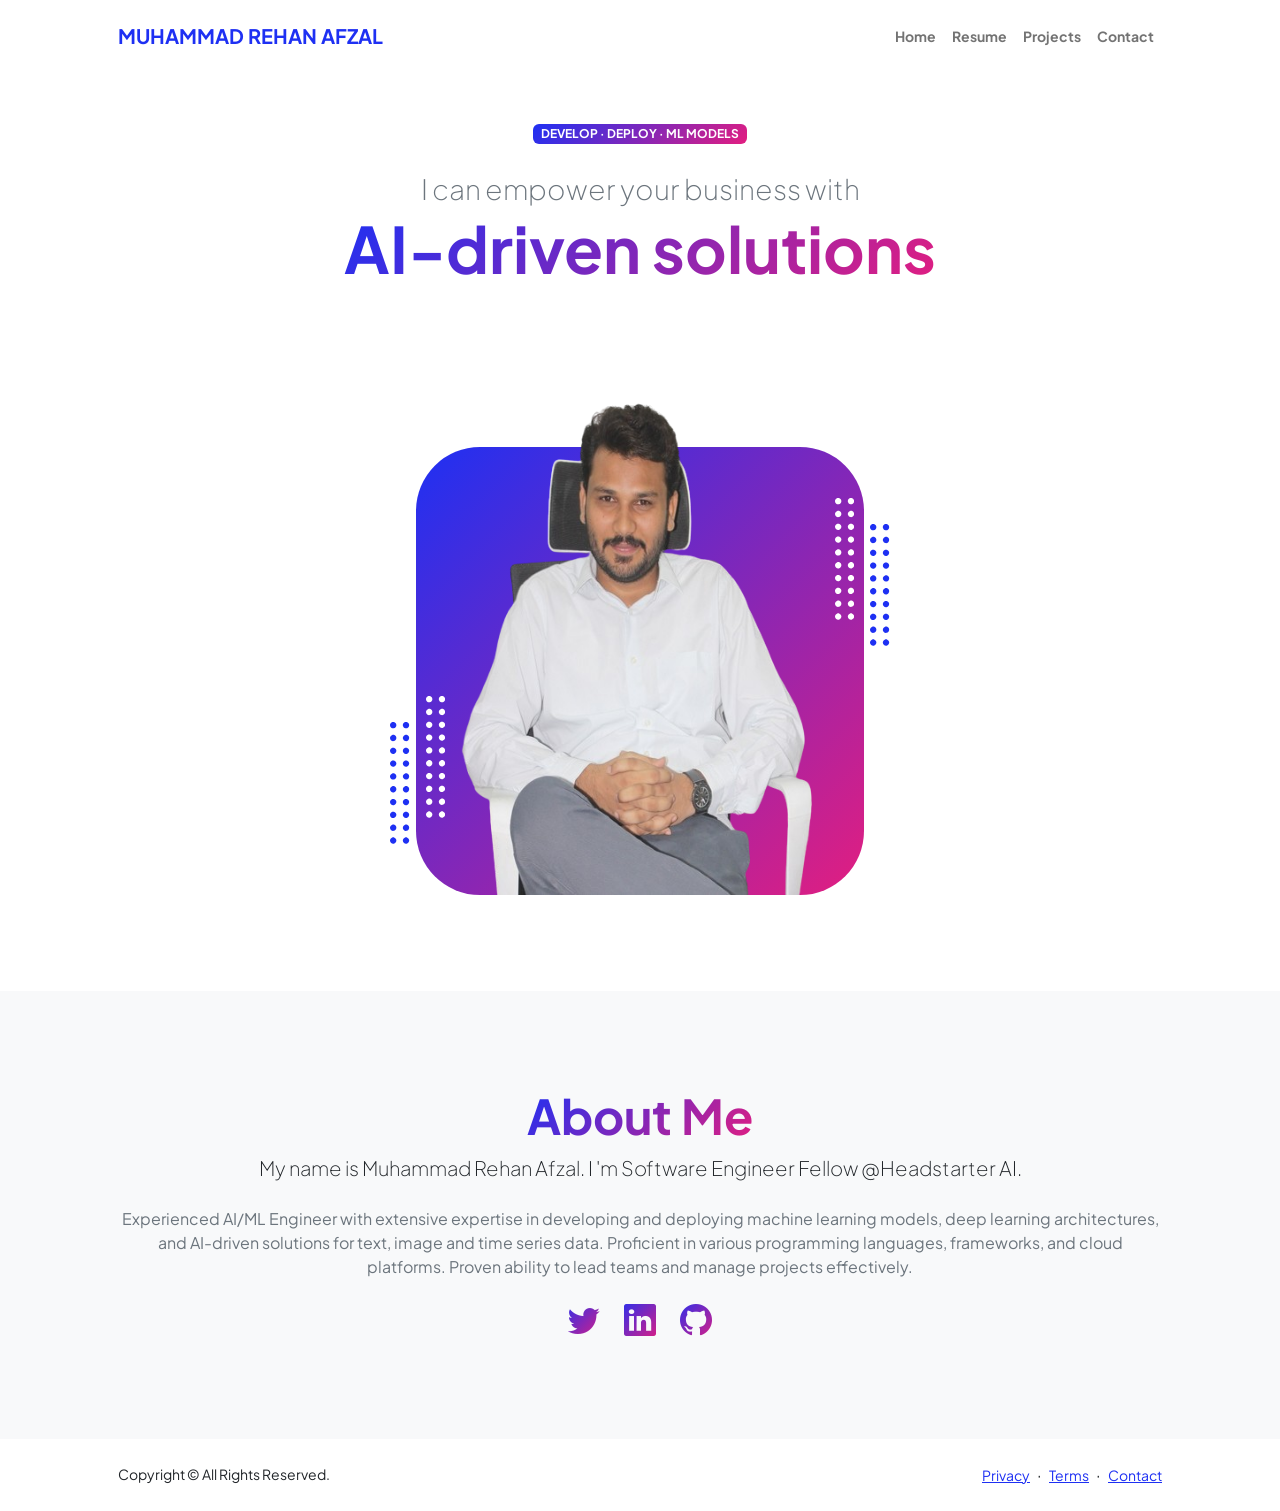
==== index.html @ b2ab933a "Add files via upload" ====
<!DOCTYPE html>
<html lang="en">

<head>
    <meta charset="utf-8" />
    <meta name="viewport" content="width=device-width, initial-scale=1, shrink-to-fit=no" />
    <meta name="description" content="" />
    <meta name="author" content="" />
    <title>Personal - Muhammad Rehan Afzal</title>
    <!-- Favicon-->
    <link rel="icon" type="image/x-icon" href="assets/favicon.ico" />
    <!-- Custom Google font-->
    <link rel="preconnect" href="https://fonts.googleapis.com" />
    <link rel="preconnect" href="https://fonts.gstatic.com" crossorigin />
    <link
        href="https://fonts.googleapis.com/css2?family=Plus+Jakarta+Sans:wght@100;200;300;400;500;600;700;800;900&amp;display=swap"
        rel="stylesheet" />
    <!-- Bootstrap icons-->
    <link href="https://cdn.jsdelivr.net/npm/bootstrap-icons@1.8.1/font/bootstrap-icons.css" rel="stylesheet" />
    <!-- Core theme CSS (includes Bootstrap)-->
    <link href="css/styles.css" rel="stylesheet" />
</head>

<body class="d-flex flex-column h-100">
    <main class="flex-shrink-0">
        <!-- Navigation-->
        <nav class="navbar navbar-expand-lg navbar-light bg-white py-3">
            <div class="container px-5">
                <a class="navbar-brand" href="index.html"><span class="fw-bolder text-primary">MUHAMMAD REHAN
                        AFZAL</span></a>
                <button class="navbar-toggler" type="button" data-bs-toggle="collapse"
                    data-bs-target="#navbarSupportedContent" aria-controls="navbarSupportedContent"
                    aria-expanded="false" aria-label="Toggle navigation"><span
                        class="navbar-toggler-icon"></span></button>
                <div class="collapse navbar-collapse" id="navbarSupportedContent">
                    <ul class="navbar-nav ms-auto mb-2 mb-lg-0 small fw-bolder">
                        <li class="nav-item"><a class="nav-link" href="index.html">Home</a></li>
                        <li class="nav-item"><a class="nav-link" href="resume.html">Resume</a></li>
                        <li class="nav-item"><a class="nav-link" href="projects.html">Projects</a></li>
                        <li class="nav-item"><a class="nav-link" href="contact.html">Contact</a></li>
                    </ul>
                </div>
            </div>
        </nav>
        <!-- Header-->
        <header class="py-5">
            <div class="container px-5 pb-5">
                <div class="row gx-5 align-items-center">
                    <div class="col-xxl-5">
                        <!-- Header text content-->
                        <div class="text-center text-xxl-start">
                            <div class="badge bg-gradient-primary-to-secondary text-white mb-4">
                                <div class="text-uppercase">Develop &middot; Deploy &middot; ML Models</div>
                            </div>
                            <div class="fs-3 fw-light text-muted">I can empower your business with</div>
                            <!-- <h1 class="display-3 fw-bolder mb-5"><span class="text-gradient d-inline">Get online and
                                    grow fast</span></h1> -->
                            <h1 class="display-3 fw-bolder mb-5"><span class="text-gradient d-inline">
                                    AI-driven solutions</span></h1>

                            <!-- AI-driven solutions -->
                            <!-- <div class="d-grid gap-3 d-sm-flex justify-content-sm-center justify-content-xxl-start mb-3">
                                    <a class="btn btn-primary btn-lg px-5 py-3 me-sm-3 fs-6 fw-bolder" href="resume.html">Resume</a>
                                    <a class="btn btn-outline-dark btn-lg px-5 py-3 fs-6 fw-bolder" href="projects.html">Projects</a>
                                </div> -->
                        </div>
                    </div>
                    <div class="col-xxl-7">
                        <!-- Header profile picture-->
                        <div class="d-flex justify-content-center mt-5 mt-xxl-0">
                            <div class="profile bg-gradient-primary-to-secondary">
                                <!-- TIP: For best results, use a photo with a transparent background like the demo example below-->
                                <!-- Watch a tutorial on how to do this on YouTube (link)-->
                                <img class="profile-img" src="assets/profile.png" alt="..." />
                                <!-- <img class="profile-img" src="assets/profile.jpg" alt="..." /> -->
                                <div class="dots-1">
                                    <!-- SVG Dots-->
                                    <svg version="1.1" xmlns="http://www.w3.org/2000/svg"
                                        xmlns:xlink="http://www.w3.org/1999/xlink" x="0px" y="0px"
                                        viewBox="0 0 191.6 1215.4" style="enable-background: new 0 0 191.6 1215.4"
                                        xml:space="preserve">
                                        <g transform="translate(0.000000,1280.000000) scale(0.100000,-0.100000)">
                                            <path
                                                d="M227.7,12788.6c-105-35-200-141-222-248c-43-206,163-412,369-369c155,32,275,190,260,339c-11,105-90,213-190,262        C383.7,12801.6,289.7,12808.6,227.7,12788.6z">
                                            </path>
                                            <path
                                                d="M1507.7,12788.6c-151-50-253-216-222-362c25-119,136-230,254-255c194-41,395,142,375,339c-11,105-90,213-190,262        C1663.7,12801.6,1569.7,12808.6,1507.7,12788.6z">
                                            </path>
                                            <path
                                                d="M227.7,11508.6c-105-35-200-141-222-248c-43-206,163-412,369-369c155,32,275,190,260,339c-11,105-90,213-190,262        C383.7,11521.6,289.7,11528.6,227.7,11508.6z">
                                            </path>
                                            <path
                                                d="M1507.7,11508.6c-151-50-253-216-222-362c25-119,136-230,254-255c194-41,395,142,375,339c-11,105-90,213-190,262        C1663.7,11521.6,1569.7,11528.6,1507.7,11508.6z">
                                            </path>
                                            <path
                                                d="M227.7,10228.6c-105-35-200-141-222-248c-43-206,163-412,369-369c155,32,275,190,260,339c-11,105-90,213-190,262        C383.7,10241.6,289.7,10248.6,227.7,10228.6z">
                                            </path>
                                            <path
                                                d="M1507.7,10228.6c-105-35-200-141-222-248c-43-206,163-412,369-369c155,32,275,190,260,339c-11,105-90,213-190,262        C1663.7,10241.6,1569.7,10248.6,1507.7,10228.6z">
                                            </path>
                                            <path
                                                d="M227.7,8948.6c-105-35-200-141-222-248c-43-206,163-412,369-369c155,32,275,190,260,339c-11,105-90,213-190,262        C383.7,8961.6,289.7,8968.6,227.7,8948.6z">
                                            </path>
                                            <path
                                                d="M1507.7,8948.6c-105-35-200-141-222-248c-43-206,163-412,369-369c155,32,275,190,260,339c-11,105-90,213-190,262        C1663.7,8961.6,1569.7,8968.6,1507.7,8948.6z">
                                            </path>
                                            <path
                                                d="M227.7,7668.6c-105-35-200-141-222-248c-43-206,163-412,369-369c155,32,275,190,260,339c-11,105-90,213-190,262        C383.7,7681.6,289.7,7688.6,227.7,7668.6z">
                                            </path>
                                            <path
                                                d="M1507.7,7668.6c-105-35-200-141-222-248c-43-206,163-412,369-369c155,32,275,190,260,339c-11,105-90,213-190,262        C1663.7,7681.6,1569.7,7688.6,1507.7,7668.6z">
                                            </path>
                                            <path
                                                d="M227.7,6388.6c-105-35-200-141-222-248c-43-206,163-412,369-369c155,32,275,190,260,339c-11,105-90,213-190,262        C383.7,6401.6,289.7,6408.6,227.7,6388.6z">
                                            </path>
                                            <path
                                                d="M1507.7,6388.6c-105-35-200-141-222-248c-43-206,163-412,369-369c155,32,275,190,260,339c-11,105-90,213-190,262        C1663.7,6401.6,1569.7,6408.6,1507.7,6388.6z">
                                            </path>
                                            <path
                                                d="M227.7,5108.6c-105-35-200-141-222-248c-43-206,163-412,369-369c155,32,275,190,260,339c-11,105-90,213-190,262        C383.7,5121.6,289.7,5128.6,227.7,5108.6z">
                                            </path>
                                            <path
                                                d="M1507.7,5108.6c-105-35-200-141-222-248c-43-206,163-412,369-369c155,32,275,190,260,339c-11,105-90,213-190,262        C1663.7,5121.6,1569.7,5128.6,1507.7,5108.6z">
                                            </path>
                                            <path
                                                d="M227.7,3828.6c-105-35-200-141-222-248c-43-206,163-412,369-369c155,32,275,190,260,339c-11,105-90,213-190,262        C383.7,3841.6,289.7,3848.6,227.7,3828.6z">
                                            </path>
                                            <path
                                                d="M1507.7,3828.6c-105-35-200-141-222-248c-43-206,163-412,369-369c155,32,275,190,260,339c-11,105-90,213-190,262        C1663.7,3841.6,1569.7,3848.6,1507.7,3828.6z">
                                            </path>
                                            <path
                                                d="M227.7,2548.6c-105-35-200-141-222-248c-43-206,163-412,369-369c155,32,275,190,260,339c-11,105-90,213-190,262        C383.7,2561.6,289.7,2568.6,227.7,2548.6z">
                                            </path>
                                            <path
                                                d="M1507.7,2548.6c-105-35-200-141-222-248c-43-206,163-412,369-369c155,32,275,190,260,339c-11,105-90,213-190,262        C1663.7,2561.6,1569.7,2568.6,1507.7,2548.6z">
                                            </path>
                                            <path
                                                d="M227.7,1268.6c-105-35-200-141-222-248c-43-206,163-412,369-369c155,32,275,190,260,339c-11,105-90,213-190,262        C383.7,1281.6,289.7,1288.6,227.7,1268.6z">
                                            </path>
                                            <path
                                                d="M1507.7,1268.6c-105-35-200-141-222-248c-43-206,163-412,369-369c155,32,275,190,260,339c-11,105-90,213-190,262        C1663.7,1281.6,1569.7,1288.6,1507.7,1268.6z">
                                            </path>
                                        </g>
                                    </svg>
                                    <!-- END of SVG dots-->
                                </div>
                                <div class="dots-2">
                                    <!-- SVG Dots-->
                                    <svg version="1.1" xmlns="http://www.w3.org/2000/svg"
                                        xmlns:xlink="http://www.w3.org/1999/xlink" x="0px" y="0px"
                                        viewBox="0 0 191.6 1215.4" style="enable-background: new 0 0 191.6 1215.4"
                                        xml:space="preserve">
                                        <g transform="translate(0.000000,1280.000000) scale(0.100000,-0.100000)">
                                            <path
                                                d="M227.7,12788.6c-105-35-200-141-222-248c-43-206,163-412,369-369c155,32,275,190,260,339c-11,105-90,213-190,262        C383.7,12801.6,289.7,12808.6,227.7,12788.6z">
                                            </path>
                                            <path
                                                d="M1507.7,12788.6c-151-50-253-216-222-362c25-119,136-230,254-255c194-41,395,142,375,339c-11,105-90,213-190,262        C1663.7,12801.6,1569.7,12808.6,1507.7,12788.6z">
                                            </path>
                                            <path
                                                d="M227.7,11508.6c-105-35-200-141-222-248c-43-206,163-412,369-369c155,32,275,190,260,339c-11,105-90,213-190,262        C383.7,11521.6,289.7,11528.6,227.7,11508.6z">
                                            </path>
                                            <path
                                                d="M1507.7,11508.6c-151-50-253-216-222-362c25-119,136-230,254-255c194-41,395,142,375,339c-11,105-90,213-190,262        C1663.7,11521.6,1569.7,11528.6,1507.7,11508.6z">
                                            </path>
                                            <path
                                                d="M227.7,10228.6c-105-35-200-141-222-248c-43-206,163-412,369-369c155,32,275,190,260,339c-11,105-90,213-190,262        C383.7,10241.6,289.7,10248.6,227.7,10228.6z">
                                            </path>
                                            <path
                                                d="M1507.7,10228.6c-105-35-200-141-222-248c-43-206,163-412,369-369c155,32,275,190,260,339c-11,105-90,213-190,262        C1663.7,10241.6,1569.7,10248.6,1507.7,10228.6z">
                                            </path>
                                            <path
                                                d="M227.7,8948.6c-105-35-200-141-222-248c-43-206,163-412,369-369c155,32,275,190,260,339c-11,105-90,213-190,262        C383.7,8961.6,289.7,8968.6,227.7,8948.6z">
                                            </path>
                                            <path
                                                d="M1507.7,8948.6c-105-35-200-141-222-248c-43-206,163-412,369-369c155,32,275,190,260,339c-11,105-90,213-190,262        C1663.7,8961.6,1569.7,8968.6,1507.7,8948.6z">
                                            </path>
                                            <path
                                                d="M227.7,7668.6c-105-35-200-141-222-248c-43-206,163-412,369-369c155,32,275,190,260,339c-11,105-90,213-190,262        C383.7,7681.6,289.7,7688.6,227.7,7668.6z">
                                            </path>
                                            <path
                                                d="M1507.7,7668.6c-105-35-200-141-222-248c-43-206,163-412,369-369c155,32,275,190,260,339c-11,105-90,213-190,262        C1663.7,7681.6,1569.7,7688.6,1507.7,7668.6z">
                                            </path>
                                            <path
                                                d="M227.7,6388.6c-105-35-200-141-222-248c-43-206,163-412,369-369c155,32,275,190,260,339c-11,105-90,213-190,262        C383.7,6401.6,289.7,6408.6,227.7,6388.6z">
                                            </path>
                                            <path
                                                d="M1507.7,6388.6c-105-35-200-141-222-248c-43-206,163-412,369-369c155,32,275,190,260,339c-11,105-90,213-190,262        C1663.7,6401.6,1569.7,6408.6,1507.7,6388.6z">
                                            </path>
                                            <path
                                                d="M227.7,5108.6c-105-35-200-141-222-248c-43-206,163-412,369-369c155,32,275,190,260,339c-11,105-90,213-190,262        C383.7,5121.6,289.7,5128.6,227.7,5108.6z">
                                            </path>
                                            <path
                                                d="M1507.7,5108.6c-105-35-200-141-222-248c-43-206,163-412,369-369c155,32,275,190,260,339c-11,105-90,213-190,262        C1663.7,5121.6,1569.7,5128.6,1507.7,5108.6z">
                                            </path>
                                            <path
                                                d="M227.7,3828.6c-105-35-200-141-222-248c-43-206,163-412,369-369c155,32,275,190,260,339c-11,105-90,213-190,262        C383.7,3841.6,289.7,3848.6,227.7,3828.6z">
                                            </path>
                                            <path
                                                d="M1507.7,3828.6c-105-35-200-141-222-248c-43-206,163-412,369-369c155,32,275,190,260,339c-11,105-90,213-190,262        C1663.7,3841.6,1569.7,3848.6,1507.7,3828.6z">
                                            </path>
                                            <path
                                                d="M227.7,2548.6c-105-35-200-141-222-248c-43-206,163-412,369-369c155,32,275,190,260,339c-11,105-90,213-190,262        C383.7,2561.6,289.7,2568.6,227.7,2548.6z">
                                            </path>
                                            <path
                                                d="M1507.7,2548.6c-105-35-200-141-222-248c-43-206,163-412,369-369c155,32,275,190,260,339c-11,105-90,213-190,262        C1663.7,2561.6,1569.7,2568.6,1507.7,2548.6z">
                                            </path>
                                            <path
                                                d="M227.7,1268.6c-105-35-200-141-222-248c-43-206,163-412,369-369c155,32,275,190,260,339c-11,105-90,213-190,262        C383.7,1281.6,289.7,1288.6,227.7,1268.6z">
                                            </path>
                                            <path
                                                d="M1507.7,1268.6c-105-35-200-141-222-248c-43-206,163-412,369-369c155,32,275,190,260,339c-11,105-90,213-190,262        C1663.7,1281.6,1569.7,1288.6,1507.7,1268.6z">
                                            </path>
                                        </g>
                                    </svg>
                                    <!-- END of SVG dots-->
                                </div>
                                <div class="dots-3">
                                    <!-- SVG Dots-->
                                    <svg version="1.1" xmlns="http://www.w3.org/2000/svg"
                                        xmlns:xlink="http://www.w3.org/1999/xlink" x="0px" y="0px"
                                        viewBox="0 0 191.6 1215.4" style="enable-background: new 0 0 191.6 1215.4"
                                        xml:space="preserve">
                                        <g transform="translate(0.000000,1280.000000) scale(0.100000,-0.100000)">
                                            <path
                                                d="M227.7,12788.6c-105-35-200-141-222-248c-43-206,163-412,369-369c155,32,275,190,260,339c-11,105-90,213-190,262        C383.7,12801.6,289.7,12808.6,227.7,12788.6z">
                                            </path>
                                            <path
                                                d="M1507.7,12788.6c-151-50-253-216-222-362c25-119,136-230,254-255c194-41,395,142,375,339c-11,105-90,213-190,262        C1663.7,12801.6,1569.7,12808.6,1507.7,12788.6z">
                                            </path>
                                            <path
                                                d="M227.7,11508.6c-105-35-200-141-222-248c-43-206,163-412,369-369c155,32,275,190,260,339c-11,105-90,213-190,262        C383.7,11521.6,289.7,11528.6,227.7,11508.6z">
                                            </path>
                                            <path
                                                d="M1507.7,11508.6c-151-50-253-216-222-362c25-119,136-230,254-255c194-41,395,142,375,339c-11,105-90,213-190,262        C1663.7,11521.6,1569.7,11528.6,1507.7,11508.6z">
                                            </path>
                                            <path
                                                d="M227.7,10228.6c-105-35-200-141-222-248c-43-206,163-412,369-369c155,32,275,190,260,339c-11,105-90,213-190,262        C383.7,10241.6,289.7,10248.6,227.7,10228.6z">
                                            </path>
                                            <path
                                                d="M1507.7,10228.6c-105-35-200-141-222-248c-43-206,163-412,369-369c155,32,275,190,260,339c-11,105-90,213-190,262        C1663.7,10241.6,1569.7,10248.6,1507.7,10228.6z">
                                            </path>
                                            <path
                                                d="M227.7,8948.6c-105-35-200-141-222-248c-43-206,163-412,369-369c155,32,275,190,260,339c-11,105-90,213-190,262        C383.7,8961.6,289.7,8968.6,227.7,8948.6z">
                                            </path>
                                            <path
                                                d="M1507.7,8948.6c-105-35-200-141-222-248c-43-206,163-412,369-369c155,32,275,190,260,339c-11,105-90,213-190,262        C1663.7,8961.6,1569.7,8968.6,1507.7,8948.6z">
                                            </path>
                                            <path
                                                d="M227.7,7668.6c-105-35-200-141-222-248c-43-206,163-412,369-369c155,32,275,190,260,339c-11,105-90,213-190,262        C383.7,7681.6,289.7,7688.6,227.7,7668.6z">
                                            </path>
                                            <path
                                                d="M1507.7,7668.6c-105-35-200-141-222-248c-43-206,163-412,369-369c155,32,275,190,260,339c-11,105-90,213-190,262        C1663.7,7681.6,1569.7,7688.6,1507.7,7668.6z">
                                            </path>
                                            <path
                                                d="M227.7,6388.6c-105-35-200-141-222-248c-43-206,163-412,369-369c155,32,275,190,260,339c-11,105-90,213-190,262        C383.7,6401.6,289.7,6408.6,227.7,6388.6z">
                                            </path>
                                            <path
                                                d="M1507.7,6388.6c-105-35-200-141-222-248c-43-206,163-412,369-369c155,32,275,190,260,339c-11,105-90,213-190,262        C1663.7,6401.6,1569.7,6408.6,1507.7,6388.6z">
                                            </path>
                                            <path
                                                d="M227.7,5108.6c-105-35-200-141-222-248c-43-206,163-412,369-369c155,32,275,190,260,339c-11,105-90,213-190,262        C383.7,5121.6,289.7,5128.6,227.7,5108.6z">
                                            </path>
                                            <path
                                                d="M1507.7,5108.6c-105-35-200-141-222-248c-43-206,163-412,369-369c155,32,275,190,260,339c-11,105-90,213-190,262        C1663.7,5121.6,1569.7,5128.6,1507.7,5108.6z">
                                            </path>
                                            <path
                                                d="M227.7,3828.6c-105-35-200-141-222-248c-43-206,163-412,369-369c155,32,275,190,260,339c-11,105-90,213-190,262        C383.7,3841.6,289.7,3848.6,227.7,3828.6z">
                                            </path>
                                            <path
                                                d="M1507.7,3828.6c-105-35-200-141-222-248c-43-206,163-412,369-369c155,32,275,190,260,339c-11,105-90,213-190,262        C1663.7,3841.6,1569.7,3848.6,1507.7,3828.6z">
                                            </path>
                                            <path
                                                d="M227.7,2548.6c-105-35-200-141-222-248c-43-206,163-412,369-369c155,32,275,190,260,339c-11,105-90,213-190,262        C383.7,2561.6,289.7,2568.6,227.7,2548.6z">
                                            </path>
                                            <path
                                                d="M1507.7,2548.6c-105-35-200-141-222-248c-43-206,163-412,369-369c155,32,275,190,260,339c-11,105-90,213-190,262        C1663.7,2561.6,1569.7,2568.6,1507.7,2548.6z">
                                            </path>
                                            <path
                                                d="M227.7,1268.6c-105-35-200-141-222-248c-43-206,163-412,369-369c155,32,275,190,260,339c-11,105-90,213-190,262        C383.7,1281.6,289.7,1288.6,227.7,1268.6z">
                                            </path>
                                            <path
                                                d="M1507.7,1268.6c-105-35-200-141-222-248c-43-206,163-412,369-369c155,32,275,190,260,339c-11,105-90,213-190,262        C1663.7,1281.6,1569.7,1288.6,1507.7,1268.6z">
                                            </path>
                                        </g>
                                    </svg>
                                    <!-- END of SVG dots-->
                                </div>
                                <div class="dots-4">
                                    <!-- SVG Dots-->
                                    <svg version="1.1" xmlns="http://www.w3.org/2000/svg"
                                        xmlns:xlink="http://www.w3.org/1999/xlink" x="0px" y="0px"
                                        viewBox="0 0 191.6 1215.4" style="enable-background: new 0 0 191.6 1215.4"
                                        xml:space="preserve">
                                        <g transform="translate(0.000000,1280.000000) scale(0.100000,-0.100000)">
                                            <path
                                                d="M227.7,12788.6c-105-35-200-141-222-248c-43-206,163-412,369-369c155,32,275,190,260,339c-11,105-90,213-190,262        C383.7,12801.6,289.7,12808.6,227.7,12788.6z">
                                            </path>
                                            <path
                                                d="M1507.7,12788.6c-151-50-253-216-222-362c25-119,136-230,254-255c194-41,395,142,375,339c-11,105-90,213-190,262        C1663.7,12801.6,1569.7,12808.6,1507.7,12788.6z">
                                            </path>
                                            <path
                                                d="M227.7,11508.6c-105-35-200-141-222-248c-43-206,163-412,369-369c155,32,275,190,260,339c-11,105-90,213-190,262        C383.7,11521.6,289.7,11528.6,227.7,11508.6z">
                                            </path>
                                            <path
                                                d="M1507.7,11508.6c-151-50-253-216-222-362c25-119,136-230,254-255c194-41,395,142,375,339c-11,105-90,213-190,262        C1663.7,11521.6,1569.7,11528.6,1507.7,11508.6z">
                                            </path>
                                            <path
                                                d="M227.7,10228.6c-105-35-200-141-222-248c-43-206,163-412,369-369c155,32,275,190,260,339c-11,105-90,213-190,262        C383.7,10241.6,289.7,10248.6,227.7,10228.6z">
                                            </path>
                                            <path
                                                d="M1507.7,10228.6c-105-35-200-141-222-248c-43-206,163-412,369-369c155,32,275,190,260,339c-11,105-90,213-190,262        C1663.7,10241.6,1569.7,10248.6,1507.7,10228.6z">
                                            </path>
                                            <path
                                                d="M227.7,8948.6c-105-35-200-141-222-248c-43-206,163-412,369-369c155,32,275,190,260,339c-11,105-90,213-190,262        C383.7,8961.6,289.7,8968.6,227.7,8948.6z">
                                            </path>
                                            <path
                                                d="M1507.7,8948.6c-105-35-200-141-222-248c-43-206,163-412,369-369c155,32,275,190,260,339c-11,105-90,213-190,262        C1663.7,8961.6,1569.7,8968.6,1507.7,8948.6z">
                                            </path>
                                            <path
                                                d="M227.7,7668.6c-105-35-200-141-222-248c-43-206,163-412,369-369c155,32,275,190,260,339c-11,105-90,213-190,262        C383.7,7681.6,289.7,7688.6,227.7,7668.6z">
                                            </path>
                                            <path
                                                d="M1507.7,7668.6c-105-35-200-141-222-248c-43-206,163-412,369-369c155,32,275,190,260,339c-11,105-90,213-190,262        C1663.7,7681.6,1569.7,7688.6,1507.7,7668.6z">
                                            </path>
                                            <path
                                                d="M227.7,6388.6c-105-35-200-141-222-248c-43-206,163-412,369-369c155,32,275,190,260,339c-11,105-90,213-190,262        C383.7,6401.6,289.7,6408.6,227.7,6388.6z">
                                            </path>
                                            <path
                                                d="M1507.7,6388.6c-105-35-200-141-222-248c-43-206,163-412,369-369c155,32,275,190,260,339c-11,105-90,213-190,262        C1663.7,6401.6,1569.7,6408.6,1507.7,6388.6z">
                                            </path>
                                            <path
                                                d="M227.7,5108.6c-105-35-200-141-222-248c-43-206,163-412,369-369c155,32,275,190,260,339c-11,105-90,213-190,262        C383.7,5121.6,289.7,5128.6,227.7,5108.6z">
                                            </path>
                                            <path
                                                d="M1507.7,5108.6c-105-35-200-141-222-248c-43-206,163-412,369-369c155,32,275,190,260,339c-11,105-90,213-190,262        C1663.7,5121.6,1569.7,5128.6,1507.7,5108.6z">
                                            </path>
                                            <path
                                                d="M227.7,3828.6c-105-35-200-141-222-248c-43-206,163-412,369-369c155,32,275,190,260,339c-11,105-90,213-190,262        C383.7,3841.6,289.7,3848.6,227.7,3828.6z">
                                            </path>
                                            <path
                                                d="M1507.7,3828.6c-105-35-200-141-222-248c-43-206,163-412,369-369c155,32,275,190,260,339c-11,105-90,213-190,262        C1663.7,3841.6,1569.7,3848.6,1507.7,3828.6z">
                                            </path>
                                            <path
                                                d="M227.7,2548.6c-105-35-200-141-222-248c-43-206,163-412,369-369c155,32,275,190,260,339c-11,105-90,213-190,262        C383.7,2561.6,289.7,2568.6,227.7,2548.6z">
                                            </path>
                                            <path
                                                d="M1507.7,2548.6c-105-35-200-141-222-248c-43-206,163-412,369-369c155,32,275,190,260,339c-11,105-90,213-190,262        C1663.7,2561.6,1569.7,2568.6,1507.7,2548.6z">
                                            </path>
                                            <path
                                                d="M227.7,1268.6c-105-35-200-141-222-248c-43-206,163-412,369-369c155,32,275,190,260,339c-11,105-90,213-190,262        C383.7,1281.6,289.7,1288.6,227.7,1268.6z">
                                            </path>
                                            <path
                                                d="M1507.7,1268.6c-105-35-200-141-222-248c-43-206,163-412,369-369c155,32,275,190,260,339c-11,105-90,213-190,262        C1663.7,1281.6,1569.7,1288.6,1507.7,1268.6z">
                                            </path>
                                        </g>
                                    </svg>
                                    <!-- END of SVG dots-->
                                </div>
                            </div>
                        </div>
                    </div>
                </div>
            </div>
        </header>
        <!-- About Section-->
        <section class="bg-light py-5">
            <div class="container px-5">
                <div class="row gx-5 justify-content-center">
                    <div class="col-xxl-8">
                        <div class="text-center my-5">
                            <h2 class="display-5 fw-bolder"><span class="text-gradient d-inline">About Me</span></h2>
                            <p class="lead fw-light mb-4">My name is Muhammad Rehan Afzal. I 'm Software Engineer Fellow
                                @Headstarter AI.</p>
                            <p class="text-muted">Experienced AI/ML Engineer with extensive expertise in developing and
                                deploying machine learning models, deep learning
                                architectures, and AI-driven solutions for text, image and time series data. Proficient
                                in various programming
                                languages, frameworks, and cloud platforms. Proven ability to lead teams and manage
                                projects effectively.</p>
                            <div class="d-flex justify-content-center fs-2 gap-4">
                                <!-- <a class="text-gradient" href="#!"><i class="bi bi-twitter"></i></a> -->
                                <a class="text-gradient" href="#!"><i class="bi bi-twitter"></i></a>
                                <a class="text-gradient" href="https://www.linkedin.com/in/rehanafzal1987"><i
                                        class="bi bi-linkedin"></i></a>
                                <a class="text-gradient" href="https://github.com/RehanAfzalkhan"><i
                                        class="bi bi-github"></i></a>
                            </div>
                        </div>
                    </div>
                </div>
            </div>
        </section>
    </main>
    <!-- Footer-->
    <footer class="bg-white py-4 mt-auto">
        <div class="container px-5">
            <div class="row align-items-center justify-content-between flex-column flex-sm-row">
                <div class="col-auto">
                    <div class="small m-0">Copyright &copy; All Rights Reserved.</div>
                </div>
                <div class="col-auto">
                    <a class="small" href="#!">Privacy</a>
                    <span class="mx-1">&middot;</span>
                    <a class="small" href="#!">Terms</a>
                    <span class="mx-1">&middot;</span>
                    <a class="small" href="#!">Contact</a>
                </div>
            </div>
        </div>
    </footer>
    <!-- Bootstrap core JS-->
    <script src="https://cdn.jsdelivr.net/npm/bootstrap@5.2.3/dist/js/bootstrap.bundle.min.js"></script>
    <!-- Core theme JS-->
    <script src="js/scripts.js"></script>
</body>

</html>
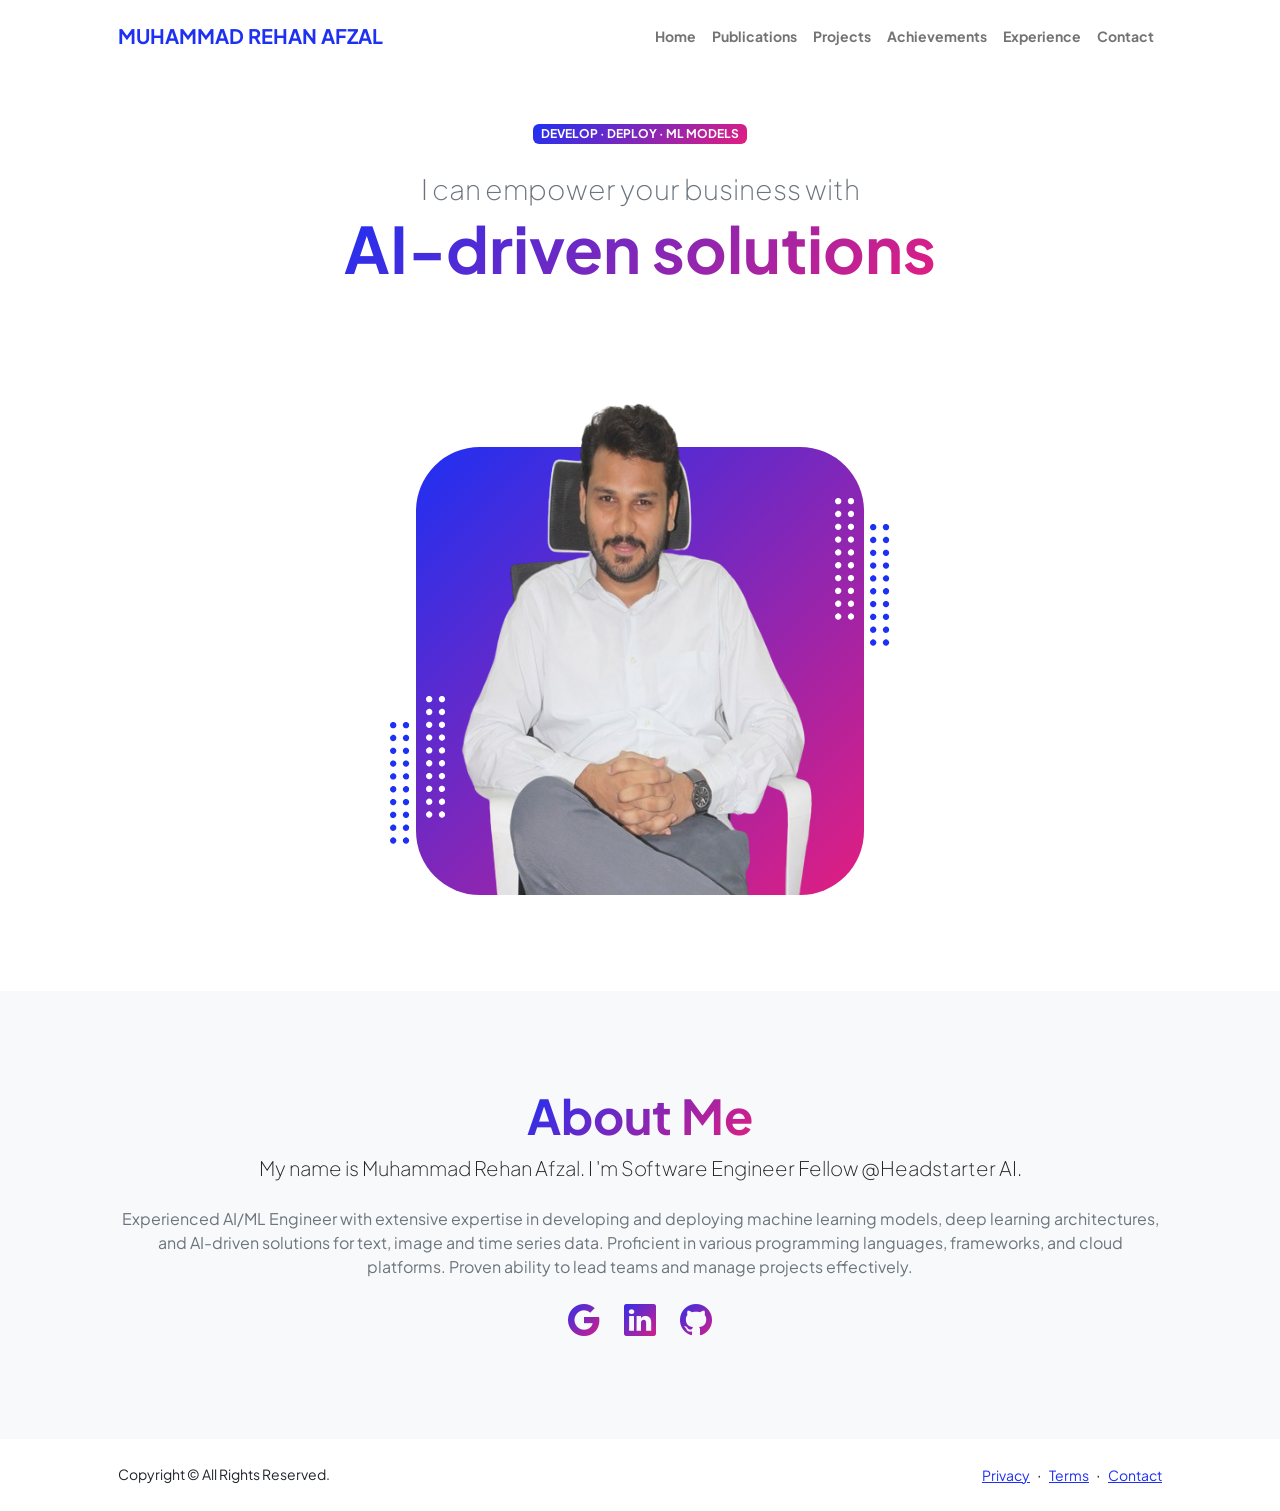
==== commit 9388d444: "updates" ====
--- a/index.html
+++ b/index.html
@@ -35,8 +35,10 @@
                 <div class="collapse navbar-collapse" id="navbarSupportedContent">
                     <ul class="navbar-nav ms-auto mb-2 mb-lg-0 small fw-bolder">
                         <li class="nav-item"><a class="nav-link" href="index.html">Home</a></li>
-                        <li class="nav-item"><a class="nav-link" href="resume.html">Resume</a></li>
+                        <li class="nav-item"><a class="nav-link" href="publications.html">Publications</a></li>
                         <li class="nav-item"><a class="nav-link" href="projects.html">Projects</a></li>
+                        <li class="nav-item"><a class="nav-link" href="achievements.html">Achievements</a></li>
+                        <li class="nav-item"><a class="nav-link" href="resume.html">Experience</a></li>
                         <li class="nav-item"><a class="nav-link" href="contact.html">Contact</a></li>
                     </ul>
                 </div>
@@ -380,10 +382,10 @@
                                 projects effectively.</p>
                             <div class="d-flex justify-content-center fs-2 gap-4">
                                 <!-- <a class="text-gradient" href="#!"><i class="bi bi-twitter"></i></a> -->
-                                <a class="text-gradient" href="#!"><i class="bi bi-twitter"></i></a>
-                                <a class="text-gradient" href="https://www.linkedin.com/in/rehanafzal1987"><i
+                                <a class="text-gradient" href="https://scholar.google.com/citations?user=cAZBO5oAAAAJ&hl=en" target="_blank" title="Google scholar"><i class="bi bi-google"></i></a>
+                                <a class="text-gradient" href="https://www.linkedin.com/in/rehanafzal1987" title="Linked" target="_blank"><i
                                         class="bi bi-linkedin"></i></a>
-                                <a class="text-gradient" href="https://github.com/RehanAfzalkhan"><i
+                                <a class="text-gradient" href="https://github.com/RehanAfzalkhan" title="github" target="_blank"><i
                                         class="bi bi-github"></i></a>
                             </div>
                         </div>
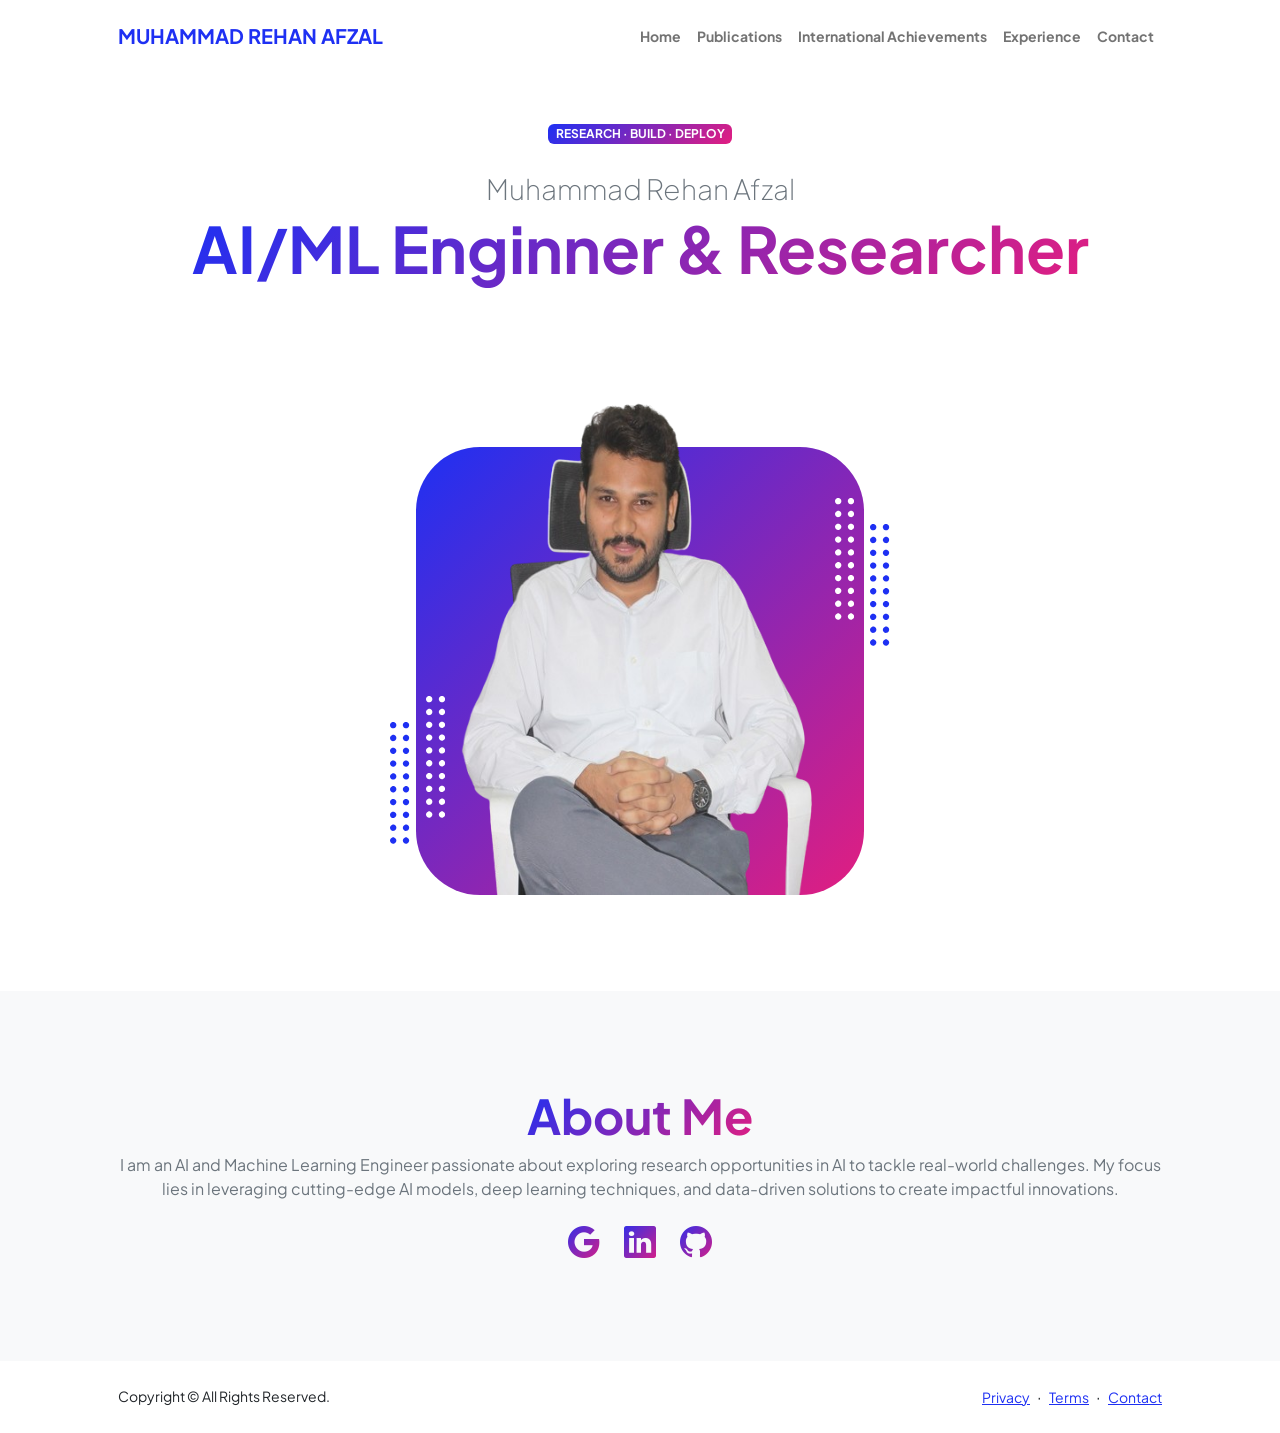
==== commit 0de415d3: "updated pages" ====
--- a/index.html
+++ b/index.html
@@ -36,8 +36,8 @@
                     <ul class="navbar-nav ms-auto mb-2 mb-lg-0 small fw-bolder">
                         <li class="nav-item"><a class="nav-link" href="index.html">Home</a></li>
                         <li class="nav-item"><a class="nav-link" href="publications.html">Publications</a></li>
-                        <li class="nav-item"><a class="nav-link" href="projects.html">Projects</a></li>
-                        <li class="nav-item"><a class="nav-link" href="achievements.html">Achievements</a></li>
+                        <li class="nav-item"><a class="nav-link" href="projects.html">International Achievements</a></li>
+                        <!-- <li class="nav-item"><a class="nav-link" href="achievements.html">Achievements</a></li> -->
                         <li class="nav-item"><a class="nav-link" href="resume.html">Experience</a></li>
                         <li class="nav-item"><a class="nav-link" href="contact.html">Contact</a></li>
                     </ul>
@@ -52,13 +52,13 @@
                         <!-- Header text content-->
                         <div class="text-center text-xxl-start">
                             <div class="badge bg-gradient-primary-to-secondary text-white mb-4">
-                                <div class="text-uppercase">Develop &middot; Deploy &middot; ML Models</div>
+                                <div class="text-uppercase">Research &middot; Build &middot; Deploy</div>
                             </div>
-                            <div class="fs-3 fw-light text-muted">I can empower your business with</div>
+                            <div class="fs-3 fw-light text-muted">Muhammad Rehan Afzal</div>
                             <!-- <h1 class="display-3 fw-bolder mb-5"><span class="text-gradient d-inline">Get online and
                                     grow fast</span></h1> -->
                             <h1 class="display-3 fw-bolder mb-5"><span class="text-gradient d-inline">
-                                    AI-driven solutions</span></h1>
+                                    AI/ML Enginner & Researcher</span></h1>
 
                             <!-- AI-driven solutions -->
                             <!-- <div class="d-grid gap-3 d-sm-flex justify-content-sm-center justify-content-xxl-start mb-3">
@@ -372,14 +372,10 @@
                     <div class="col-xxl-8">
                         <div class="text-center my-5">
                             <h2 class="display-5 fw-bolder"><span class="text-gradient d-inline">About Me</span></h2>
-                            <p class="lead fw-light mb-4">My name is Muhammad Rehan Afzal. I 'm Software Engineer Fellow
-                                @Headstarter AI.</p>
-                            <p class="text-muted">Experienced AI/ML Engineer with extensive expertise in developing and
-                                deploying machine learning models, deep learning
-                                architectures, and AI-driven solutions for text, image and time series data. Proficient
-                                in various programming
-                                languages, frameworks, and cloud platforms. Proven ability to lead teams and manage
-                                projects effectively.</p>
+                            <!-- <p class="lead fw-light mb-4">AI/ML Enginner & Researcher</p> -->
+                            <p class="text-muted">I am an AI and Machine Learning Engineer passionate about exploring research opportunities in AI to tackle real-world
+                            challenges. My focus lies in leveraging cutting-edge AI models, deep learning techniques, and data-driven solutions to
+                            create impactful innovations.</p>
                             <div class="d-flex justify-content-center fs-2 gap-4">
                                 <!-- <a class="text-gradient" href="#!"><i class="bi bi-twitter"></i></a> -->
                                 <a class="text-gradient" href="https://scholar.google.com/citations?user=cAZBO5oAAAAJ&hl=en" target="_blank" title="Google scholar"><i class="bi bi-google"></i></a>
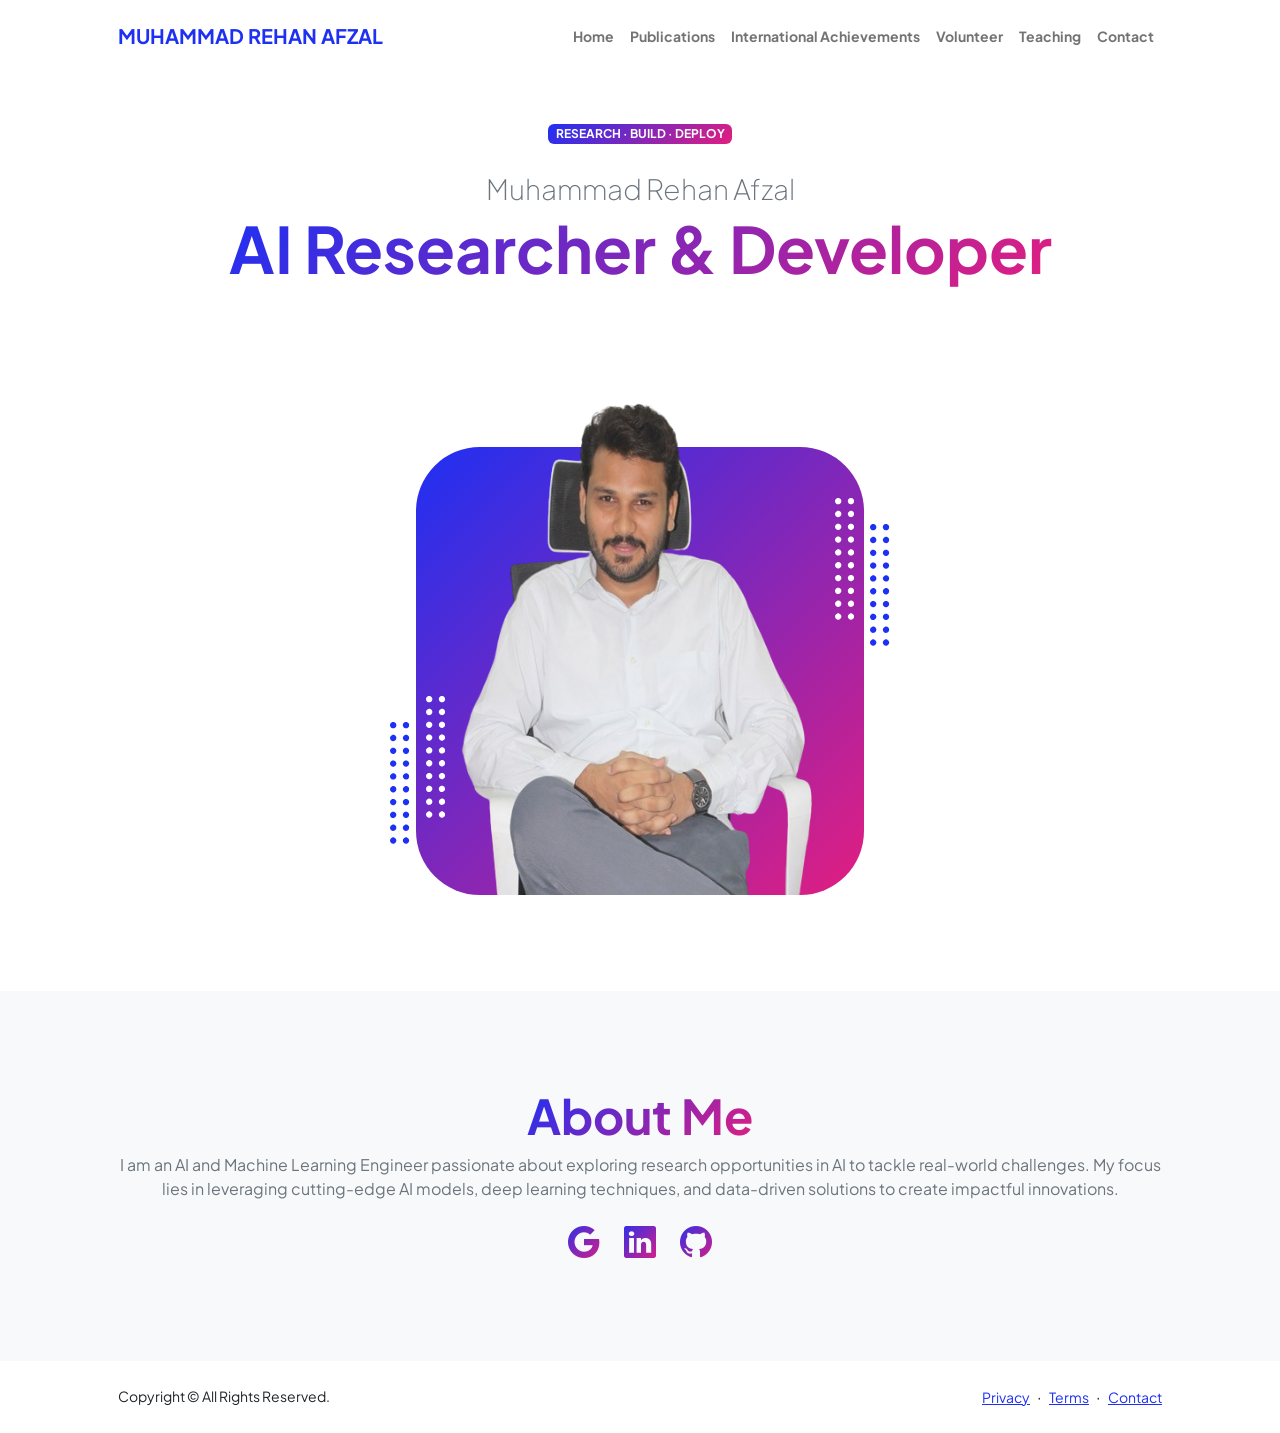
==== commit 284d661e: "updates" ====
--- a/index.html
+++ b/index.html
@@ -33,14 +33,16 @@
                     aria-expanded="false" aria-label="Toggle navigation"><span
                         class="navbar-toggler-icon"></span></button>
                 <div class="collapse navbar-collapse" id="navbarSupportedContent">
-                    <ul class="navbar-nav ms-auto mb-2 mb-lg-0 small fw-bolder">
-                        <li class="nav-item"><a class="nav-link" href="index.html">Home</a></li>
-                        <li class="nav-item"><a class="nav-link" href="publications.html">Publications</a></li>
-                        <li class="nav-item"><a class="nav-link" href="projects.html">International Achievements</a></li>
-                        <!-- <li class="nav-item"><a class="nav-link" href="achievements.html">Achievements</a></li> -->
-                        <li class="nav-item"><a class="nav-link" href="resume.html">Experience</a></li>
-                        <li class="nav-item"><a class="nav-link" href="contact.html">Contact</a></li>
-                    </ul>
+                <ul class="navbar-nav ms-auto mb-2 mb-lg-0 small fw-bolder">
+                    <li class="nav-item"><a class="nav-link" href="index.html">Home</a></li>
+                    <li class="nav-item"><a class="nav-link" href="publications.html">Publications</a></li>
+                    <li class="nav-item"><a class="nav-link" href="projects.html">International Achievements</a>
+                    </li>
+                    <li class="nav-item"><a class="nav-link" href="volunteer.html">Volunteer</a></li>
+                    <li class="nav-item"><a class="nav-link" href="resume.html">Teaching</a></li>
+                    <!-- <li class="nav-item"><a class="nav-link" href="services.html">Services</a></li> -->
+                    <li class="nav-item"><a class="nav-link" href="contact.html">Contact</a></li>
+                </ul>
                 </div>
             </div>
         </nav>
@@ -58,7 +60,7 @@
                             <!-- <h1 class="display-3 fw-bolder mb-5"><span class="text-gradient d-inline">Get online and
                                     grow fast</span></h1> -->
                             <h1 class="display-3 fw-bolder mb-5"><span class="text-gradient d-inline">
-                                    AI/ML Enginner & Researcher</span></h1>
+                                    AI Researcher & Developer</span></h1>
 
                             <!-- AI-driven solutions -->
                             <!-- <div class="d-grid gap-3 d-sm-flex justify-content-sm-center justify-content-xxl-start mb-3">
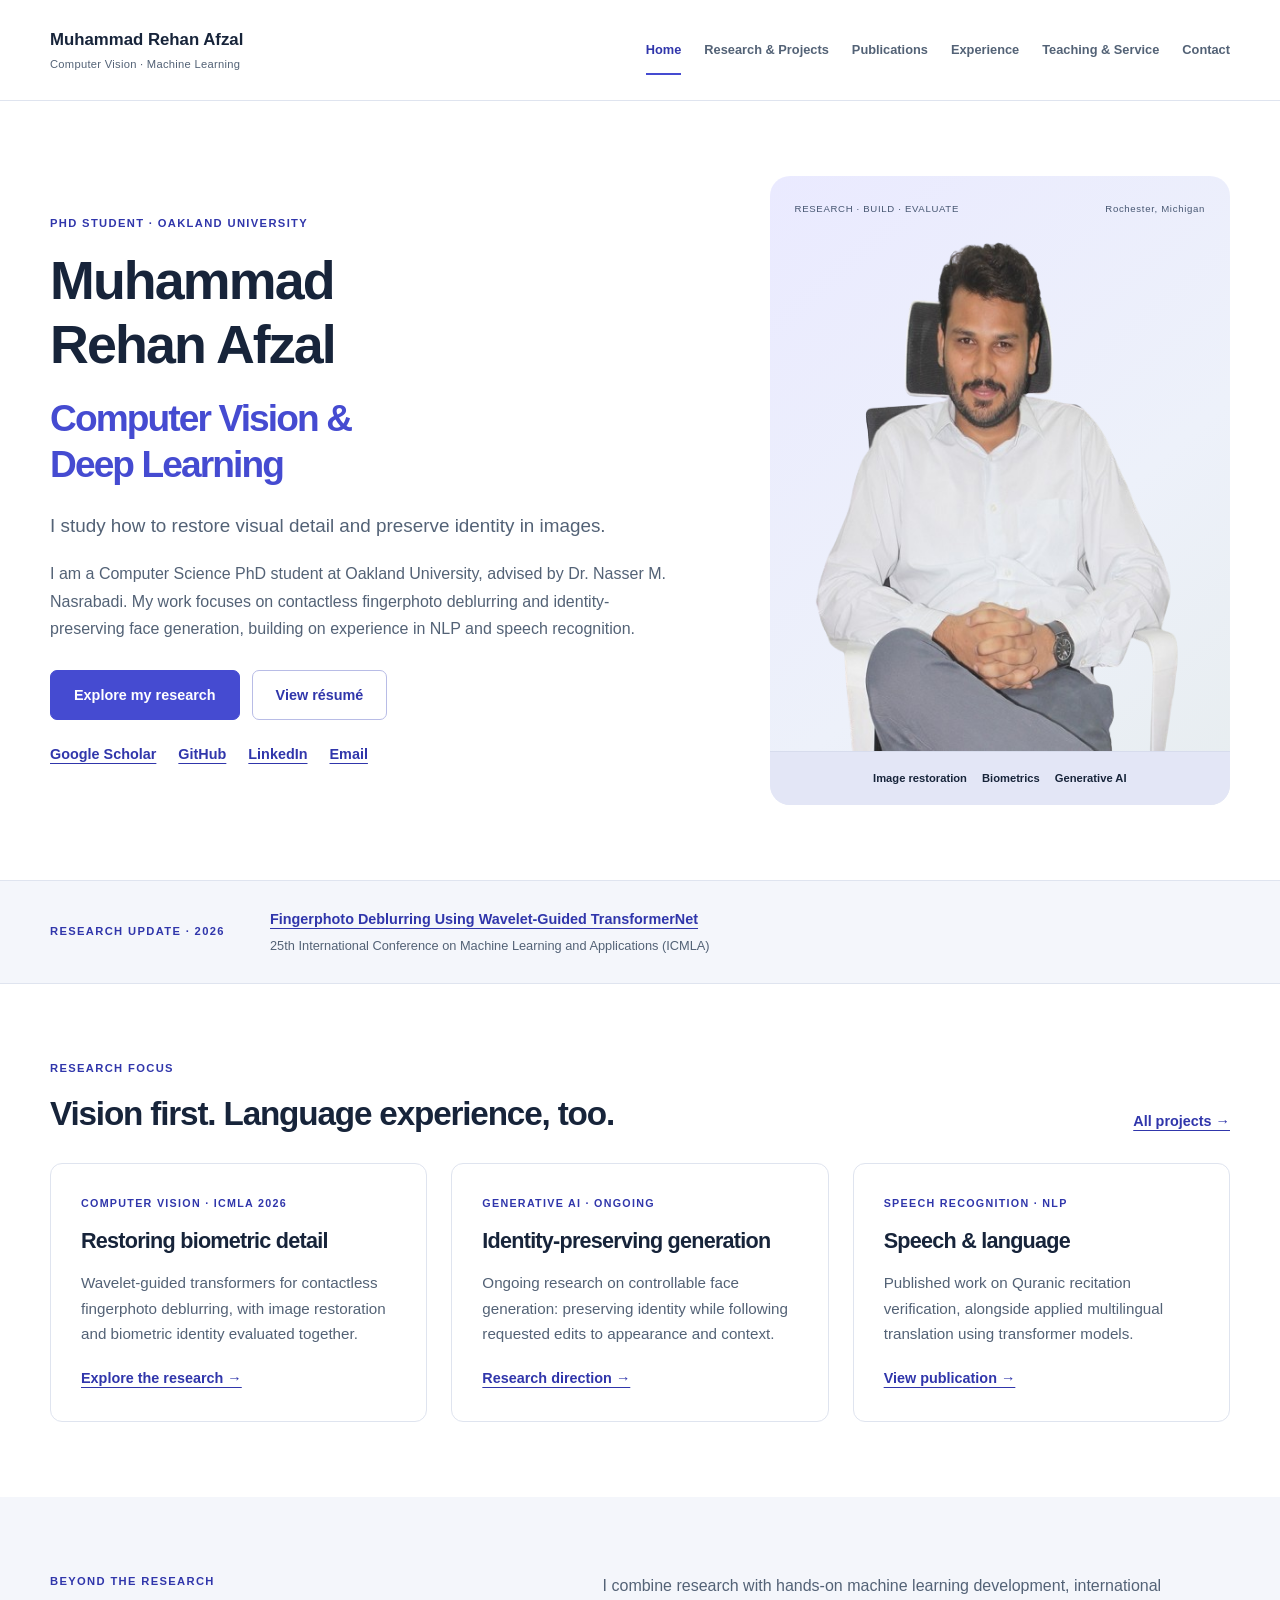
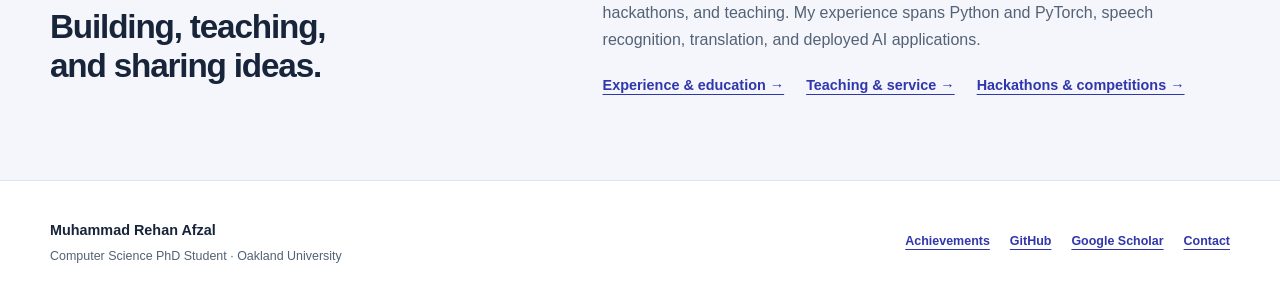
==== commit 01a75c30: "Refresh portfolio with PhD research, publications, and responsive pages" ====
--- a/index.html
+++ b/index.html
@@ -1,418 +1,265 @@
 <!DOCTYPE html>
 <html lang="en">
-
-<head>
-    <meta charset="utf-8" />
-    <meta name="viewport" content="width=device-width, initial-scale=1, shrink-to-fit=no" />
-    <meta name="description" content="" />
-    <meta name="author" content="" />
-    <title>Personal - Muhammad Rehan Afzal</title>
-    <!-- Favicon-->
-    <link rel="icon" type="image/x-icon" href="assets/favicon.ico" />
-    <!-- Custom Google font-->
-    <link rel="preconnect" href="https://fonts.googleapis.com" />
-    <link rel="preconnect" href="https://fonts.gstatic.com" crossorigin />
-    <link
-        href="https://fonts.googleapis.com/css2?family=Plus+Jakarta+Sans:wght@100;200;300;400;500;600;700;800;900&amp;display=swap"
-        rel="stylesheet" />
-    <!-- Bootstrap icons-->
-    <link href="https://cdn.jsdelivr.net/npm/bootstrap-icons@1.8.1/font/bootstrap-icons.css" rel="stylesheet" />
-    <!-- Core theme CSS (includes Bootstrap)-->
-    <link href="css/styles.css" rel="stylesheet" />
-</head>
-
-<body class="d-flex flex-column h-100">
-    <main class="flex-shrink-0">
-        <!-- Navigation-->
-        <nav class="navbar navbar-expand-lg navbar-light bg-white py-3">
-            <div class="container px-5">
-                <a class="navbar-brand" href="index.html"><span class="fw-bolder text-primary">MUHAMMAD REHAN
-                        AFZAL</span></a>
-                <button class="navbar-toggler" type="button" data-bs-toggle="collapse"
-                    data-bs-target="#navbarSupportedContent" aria-controls="navbarSupportedContent"
-                    aria-expanded="false" aria-label="Toggle navigation"><span
-                        class="navbar-toggler-icon"></span></button>
-                <div class="collapse navbar-collapse" id="navbarSupportedContent">
-                <ul class="navbar-nav ms-auto mb-2 mb-lg-0 small fw-bolder">
-                    <li class="nav-item"><a class="nav-link" href="index.html">Home</a></li>
-                    <li class="nav-item"><a class="nav-link" href="publications.html">Publications</a></li>
-                    <li class="nav-item"><a class="nav-link" href="projects.html">International Achievements</a>
-                    </li>
-                    <li class="nav-item"><a class="nav-link" href="volunteer.html">Volunteer</a></li>
-                    <li class="nav-item"><a class="nav-link" href="resume.html">Teaching</a></li>
-                    <!-- <li class="nav-item"><a class="nav-link" href="services.html">Services</a></li> -->
-                    <li class="nav-item"><a class="nav-link" href="contact.html">Contact</a></li>
-                </ul>
-                </div>
-            </div>
-        </nav>
-        <!-- Header-->
-        <header class="py-5">
-            <div class="container px-5 pb-5">
-                <div class="row gx-5 align-items-center">
-                    <div class="col-xxl-5">
-                        <!-- Header text content-->
-                        <div class="text-center text-xxl-start">
-                            <div class="badge bg-gradient-primary-to-secondary text-white mb-4">
-                                <div class="text-uppercase">Research &middot; Build &middot; Deploy</div>
-                            </div>
-                            <div class="fs-3 fw-light text-muted">Muhammad Rehan Afzal</div>
-                            <!-- <h1 class="display-3 fw-bolder mb-5"><span class="text-gradient d-inline">Get online and
-                                    grow fast</span></h1> -->
-                            <h1 class="display-3 fw-bolder mb-5"><span class="text-gradient d-inline">
-                                    AI Researcher & Developer</span></h1>
-
-                            <!-- AI-driven solutions -->
-                            <!-- <div class="d-grid gap-3 d-sm-flex justify-content-sm-center justify-content-xxl-start mb-3">
-                                    <a class="btn btn-primary btn-lg px-5 py-3 me-sm-3 fs-6 fw-bolder" href="resume.html">Resume</a>
-                                    <a class="btn btn-outline-dark btn-lg px-5 py-3 fs-6 fw-bolder" href="projects.html">Projects</a>
-                                </div> -->
-                        </div>
-                    </div>
-                    <div class="col-xxl-7">
-                        <!-- Header profile picture-->
-                        <div class="d-flex justify-content-center mt-5 mt-xxl-0">
-                            <div class="profile bg-gradient-primary-to-secondary">
-                                <!-- TIP: For best results, use a photo with a transparent background like the demo example below-->
-                                <!-- Watch a tutorial on how to do this on YouTube (link)-->
-                                <img class="profile-img" src="assets/profile.png" alt="..." />
-                                <!-- <img class="profile-img" src="assets/profile.jpg" alt="..." /> -->
-                                <div class="dots-1">
-                                    <!-- SVG Dots-->
-                                    <svg version="1.1" xmlns="http://www.w3.org/2000/svg"
-                                        xmlns:xlink="http://www.w3.org/1999/xlink" x="0px" y="0px"
-                                        viewBox="0 0 191.6 1215.4" style="enable-background: new 0 0 191.6 1215.4"
-                                        xml:space="preserve">
-                                        <g transform="translate(0.000000,1280.000000) scale(0.100000,-0.100000)">
-                                            <path
-                                                d="M227.7,12788.6c-105-35-200-141-222-248c-43-206,163-412,369-369c155,32,275,190,260,339c-11,105-90,213-190,262        C383.7,12801.6,289.7,12808.6,227.7,12788.6z">
-                                            </path>
-                                            <path
-                                                d="M1507.7,12788.6c-151-50-253-216-222-362c25-119,136-230,254-255c194-41,395,142,375,339c-11,105-90,213-190,262        C1663.7,12801.6,1569.7,12808.6,1507.7,12788.6z">
-                                            </path>
-                                            <path
-                                                d="M227.7,11508.6c-105-35-200-141-222-248c-43-206,163-412,369-369c155,32,275,190,260,339c-11,105-90,213-190,262        C383.7,11521.6,289.7,11528.6,227.7,11508.6z">
-                                            </path>
-                                            <path
-                                                d="M1507.7,11508.6c-151-50-253-216-222-362c25-119,136-230,254-255c194-41,395,142,375,339c-11,105-90,213-190,262        C1663.7,11521.6,1569.7,11528.6,1507.7,11508.6z">
-                                            </path>
-                                            <path
-                                                d="M227.7,10228.6c-105-35-200-141-222-248c-43-206,163-412,369-369c155,32,275,190,260,339c-11,105-90,213-190,262        C383.7,10241.6,289.7,10248.6,227.7,10228.6z">
-                                            </path>
-                                            <path
-                                                d="M1507.7,10228.6c-105-35-200-141-222-248c-43-206,163-412,369-369c155,32,275,190,260,339c-11,105-90,213-190,262        C1663.7,10241.6,1569.7,10248.6,1507.7,10228.6z">
-                                            </path>
-                                            <path
-                                                d="M227.7,8948.6c-105-35-200-141-222-248c-43-206,163-412,369-369c155,32,275,190,260,339c-11,105-90,213-190,262        C383.7,8961.6,289.7,8968.6,227.7,8948.6z">
-                                            </path>
-                                            <path
-                                                d="M1507.7,8948.6c-105-35-200-141-222-248c-43-206,163-412,369-369c155,32,275,190,260,339c-11,105-90,213-190,262        C1663.7,8961.6,1569.7,8968.6,1507.7,8948.6z">
-                                            </path>
-                                            <path
-                                                d="M227.7,7668.6c-105-35-200-141-222-248c-43-206,163-412,369-369c155,32,275,190,260,339c-11,105-90,213-190,262        C383.7,7681.6,289.7,7688.6,227.7,7668.6z">
-                                            </path>
-                                            <path
-                                                d="M1507.7,7668.6c-105-35-200-141-222-248c-43-206,163-412,369-369c155,32,275,190,260,339c-11,105-90,213-190,262        C1663.7,7681.6,1569.7,7688.6,1507.7,7668.6z">
-                                            </path>
-                                            <path
-                                                d="M227.7,6388.6c-105-35-200-141-222-248c-43-206,163-412,369-369c155,32,275,190,260,339c-11,105-90,213-190,262        C383.7,6401.6,289.7,6408.6,227.7,6388.6z">
-                                            </path>
-                                            <path
-                                                d="M1507.7,6388.6c-105-35-200-141-222-248c-43-206,163-412,369-369c155,32,275,190,260,339c-11,105-90,213-190,262        C1663.7,6401.6,1569.7,6408.6,1507.7,6388.6z">
-                                            </path>
-                                            <path
-                                                d="M227.7,5108.6c-105-35-200-141-222-248c-43-206,163-412,369-369c155,32,275,190,260,339c-11,105-90,213-190,262        C383.7,5121.6,289.7,5128.6,227.7,5108.6z">
-                                            </path>
-                                            <path
-                                                d="M1507.7,5108.6c-105-35-200-141-222-248c-43-206,163-412,369-369c155,32,275,190,260,339c-11,105-90,213-190,262        C1663.7,5121.6,1569.7,5128.6,1507.7,5108.6z">
-                                            </path>
-                                            <path
-                                                d="M227.7,3828.6c-105-35-200-141-222-248c-43-206,163-412,369-369c155,32,275,190,260,339c-11,105-90,213-190,262        C383.7,3841.6,289.7,3848.6,227.7,3828.6z">
-                                            </path>
-                                            <path
-                                                d="M1507.7,3828.6c-105-35-200-141-222-248c-43-206,163-412,369-369c155,32,275,190,260,339c-11,105-90,213-190,262        C1663.7,3841.6,1569.7,3848.6,1507.7,3828.6z">
-                                            </path>
-                                            <path
-                                                d="M227.7,2548.6c-105-35-200-141-222-248c-43-206,163-412,369-369c155,32,275,190,260,339c-11,105-90,213-190,262        C383.7,2561.6,289.7,2568.6,227.7,2548.6z">
-                                            </path>
-                                            <path
-                                                d="M1507.7,2548.6c-105-35-200-141-222-248c-43-206,163-412,369-369c155,32,275,190,260,339c-11,105-90,213-190,262        C1663.7,2561.6,1569.7,2568.6,1507.7,2548.6z">
-                                            </path>
-                                            <path
-                                                d="M227.7,1268.6c-105-35-200-141-222-248c-43-206,163-412,369-369c155,32,275,190,260,339c-11,105-90,213-190,262        C383.7,1281.6,289.7,1288.6,227.7,1268.6z">
-                                            </path>
-                                            <path
-                                                d="M1507.7,1268.6c-105-35-200-141-222-248c-43-206,163-412,369-369c155,32,275,190,260,339c-11,105-90,213-190,262        C1663.7,1281.6,1569.7,1288.6,1507.7,1268.6z">
-                                            </path>
-                                        </g>
-                                    </svg>
-                                    <!-- END of SVG dots-->
-                                </div>
-                                <div class="dots-2">
-                                    <!-- SVG Dots-->
-                                    <svg version="1.1" xmlns="http://www.w3.org/2000/svg"
-                                        xmlns:xlink="http://www.w3.org/1999/xlink" x="0px" y="0px"
-                                        viewBox="0 0 191.6 1215.4" style="enable-background: new 0 0 191.6 1215.4"
-                                        xml:space="preserve">
-                                        <g transform="translate(0.000000,1280.000000) scale(0.100000,-0.100000)">
-                                            <path
-                                                d="M227.7,12788.6c-105-35-200-141-222-248c-43-206,163-412,369-369c155,32,275,190,260,339c-11,105-90,213-190,262        C383.7,12801.6,289.7,12808.6,227.7,12788.6z">
-                                            </path>
-                                            <path
-                                                d="M1507.7,12788.6c-151-50-253-216-222-362c25-119,136-230,254-255c194-41,395,142,375,339c-11,105-90,213-190,262        C1663.7,12801.6,1569.7,12808.6,1507.7,12788.6z">
-                                            </path>
-                                            <path
-                                                d="M227.7,11508.6c-105-35-200-141-222-248c-43-206,163-412,369-369c155,32,275,190,260,339c-11,105-90,213-190,262        C383.7,11521.6,289.7,11528.6,227.7,11508.6z">
-                                            </path>
-                                            <path
-                                                d="M1507.7,11508.6c-151-50-253-216-222-362c25-119,136-230,254-255c194-41,395,142,375,339c-11,105-90,213-190,262        C1663.7,11521.6,1569.7,11528.6,1507.7,11508.6z">
-                                            </path>
-                                            <path
-                                                d="M227.7,10228.6c-105-35-200-141-222-248c-43-206,163-412,369-369c155,32,275,190,260,339c-11,105-90,213-190,262        C383.7,10241.6,289.7,10248.6,227.7,10228.6z">
-                                            </path>
-                                            <path
-                                                d="M1507.7,10228.6c-105-35-200-141-222-248c-43-206,163-412,369-369c155,32,275,190,260,339c-11,105-90,213-190,262        C1663.7,10241.6,1569.7,10248.6,1507.7,10228.6z">
-                                            </path>
-                                            <path
-                                                d="M227.7,8948.6c-105-35-200-141-222-248c-43-206,163-412,369-369c155,32,275,190,260,339c-11,105-90,213-190,262        C383.7,8961.6,289.7,8968.6,227.7,8948.6z">
-                                            </path>
-                                            <path
-                                                d="M1507.7,8948.6c-105-35-200-141-222-248c-43-206,163-412,369-369c155,32,275,190,260,339c-11,105-90,213-190,262        C1663.7,8961.6,1569.7,8968.6,1507.7,8948.6z">
-                                            </path>
-                                            <path
-                                                d="M227.7,7668.6c-105-35-200-141-222-248c-43-206,163-412,369-369c155,32,275,190,260,339c-11,105-90,213-190,262        C383.7,7681.6,289.7,7688.6,227.7,7668.6z">
-                                            </path>
-                                            <path
-                                                d="M1507.7,7668.6c-105-35-200-141-222-248c-43-206,163-412,369-369c155,32,275,190,260,339c-11,105-90,213-190,262        C1663.7,7681.6,1569.7,7688.6,1507.7,7668.6z">
-                                            </path>
-                                            <path
-                                                d="M227.7,6388.6c-105-35-200-141-222-248c-43-206,163-412,369-369c155,32,275,190,260,339c-11,105-90,213-190,262        C383.7,6401.6,289.7,6408.6,227.7,6388.6z">
-                                            </path>
-                                            <path
-                                                d="M1507.7,6388.6c-105-35-200-141-222-248c-43-206,163-412,369-369c155,32,275,190,260,339c-11,105-90,213-190,262        C1663.7,6401.6,1569.7,6408.6,1507.7,6388.6z">
-                                            </path>
-                                            <path
-                                                d="M227.7,5108.6c-105-35-200-141-222-248c-43-206,163-412,369-369c155,32,275,190,260,339c-11,105-90,213-190,262        C383.7,5121.6,289.7,5128.6,227.7,5108.6z">
-                                            </path>
-                                            <path
-                                                d="M1507.7,5108.6c-105-35-200-141-222-248c-43-206,163-412,369-369c155,32,275,190,260,339c-11,105-90,213-190,262        C1663.7,5121.6,1569.7,5128.6,1507.7,5108.6z">
-                                            </path>
-                                            <path
-                                                d="M227.7,3828.6c-105-35-200-141-222-248c-43-206,163-412,369-369c155,32,275,190,260,339c-11,105-90,213-190,262        C383.7,3841.6,289.7,3848.6,227.7,3828.6z">
-                                            </path>
-                                            <path
-                                                d="M1507.7,3828.6c-105-35-200-141-222-248c-43-206,163-412,369-369c155,32,275,190,260,339c-11,105-90,213-190,262        C1663.7,3841.6,1569.7,3848.6,1507.7,3828.6z">
-                                            </path>
-                                            <path
-                                                d="M227.7,2548.6c-105-35-200-141-222-248c-43-206,163-412,369-369c155,32,275,190,260,339c-11,105-90,213-190,262        C383.7,2561.6,289.7,2568.6,227.7,2548.6z">
-                                            </path>
-                                            <path
-                                                d="M1507.7,2548.6c-105-35-200-141-222-248c-43-206,163-412,369-369c155,32,275,190,260,339c-11,105-90,213-190,262        C1663.7,2561.6,1569.7,2568.6,1507.7,2548.6z">
-                                            </path>
-                                            <path
-                                                d="M227.7,1268.6c-105-35-200-141-222-248c-43-206,163-412,369-369c155,32,275,190,260,339c-11,105-90,213-190,262        C383.7,1281.6,289.7,1288.6,227.7,1268.6z">
-                                            </path>
-                                            <path
-                                                d="M1507.7,1268.6c-105-35-200-141-222-248c-43-206,163-412,369-369c155,32,275,190,260,339c-11,105-90,213-190,262        C1663.7,1281.6,1569.7,1288.6,1507.7,1268.6z">
-                                            </path>
-                                        </g>
-                                    </svg>
-                                    <!-- END of SVG dots-->
-                                </div>
-                                <div class="dots-3">
-                                    <!-- SVG Dots-->
-                                    <svg version="1.1" xmlns="http://www.w3.org/2000/svg"
-                                        xmlns:xlink="http://www.w3.org/1999/xlink" x="0px" y="0px"
-                                        viewBox="0 0 191.6 1215.4" style="enable-background: new 0 0 191.6 1215.4"
-                                        xml:space="preserve">
-                                        <g transform="translate(0.000000,1280.000000) scale(0.100000,-0.100000)">
-                                            <path
-                                                d="M227.7,12788.6c-105-35-200-141-222-248c-43-206,163-412,369-369c155,32,275,190,260,339c-11,105-90,213-190,262        C383.7,12801.6,289.7,12808.6,227.7,12788.6z">
-                                            </path>
-                                            <path
-                                                d="M1507.7,12788.6c-151-50-253-216-222-362c25-119,136-230,254-255c194-41,395,142,375,339c-11,105-90,213-190,262        C1663.7,12801.6,1569.7,12808.6,1507.7,12788.6z">
-                                            </path>
-                                            <path
-                                                d="M227.7,11508.6c-105-35-200-141-222-248c-43-206,163-412,369-369c155,32,275,190,260,339c-11,105-90,213-190,262        C383.7,11521.6,289.7,11528.6,227.7,11508.6z">
-                                            </path>
-                                            <path
-                                                d="M1507.7,11508.6c-151-50-253-216-222-362c25-119,136-230,254-255c194-41,395,142,375,339c-11,105-90,213-190,262        C1663.7,11521.6,1569.7,11528.6,1507.7,11508.6z">
-                                            </path>
-                                            <path
-                                                d="M227.7,10228.6c-105-35-200-141-222-248c-43-206,163-412,369-369c155,32,275,190,260,339c-11,105-90,213-190,262        C383.7,10241.6,289.7,10248.6,227.7,10228.6z">
-                                            </path>
-                                            <path
-                                                d="M1507.7,10228.6c-105-35-200-141-222-248c-43-206,163-412,369-369c155,32,275,190,260,339c-11,105-90,213-190,262        C1663.7,10241.6,1569.7,10248.6,1507.7,10228.6z">
-                                            </path>
-                                            <path
-                                                d="M227.7,8948.6c-105-35-200-141-222-248c-43-206,163-412,369-369c155,32,275,190,260,339c-11,105-90,213-190,262        C383.7,8961.6,289.7,8968.6,227.7,8948.6z">
-                                            </path>
-                                            <path
-                                                d="M1507.7,8948.6c-105-35-200-141-222-248c-43-206,163-412,369-369c155,32,275,190,260,339c-11,105-90,213-190,262        C1663.7,8961.6,1569.7,8968.6,1507.7,8948.6z">
-                                            </path>
-                                            <path
-                                                d="M227.7,7668.6c-105-35-200-141-222-248c-43-206,163-412,369-369c155,32,275,190,260,339c-11,105-90,213-190,262        C383.7,7681.6,289.7,7688.6,227.7,7668.6z">
-                                            </path>
-                                            <path
-                                                d="M1507.7,7668.6c-105-35-200-141-222-248c-43-206,163-412,369-369c155,32,275,190,260,339c-11,105-90,213-190,262        C1663.7,7681.6,1569.7,7688.6,1507.7,7668.6z">
-                                            </path>
-                                            <path
-                                                d="M227.7,6388.6c-105-35-200-141-222-248c-43-206,163-412,369-369c155,32,275,190,260,339c-11,105-90,213-190,262        C383.7,6401.6,289.7,6408.6,227.7,6388.6z">
-                                            </path>
-                                            <path
-                                                d="M1507.7,6388.6c-105-35-200-141-222-248c-43-206,163-412,369-369c155,32,275,190,260,339c-11,105-90,213-190,262        C1663.7,6401.6,1569.7,6408.6,1507.7,6388.6z">
-                                            </path>
-                                            <path
-                                                d="M227.7,5108.6c-105-35-200-141-222-248c-43-206,163-412,369-369c155,32,275,190,260,339c-11,105-90,213-190,262        C383.7,5121.6,289.7,5128.6,227.7,5108.6z">
-                                            </path>
-                                            <path
-                                                d="M1507.7,5108.6c-105-35-200-141-222-248c-43-206,163-412,369-369c155,32,275,190,260,339c-11,105-90,213-190,262        C1663.7,5121.6,1569.7,5128.6,1507.7,5108.6z">
-                                            </path>
-                                            <path
-                                                d="M227.7,3828.6c-105-35-200-141-222-248c-43-206,163-412,369-369c155,32,275,190,260,339c-11,105-90,213-190,262        C383.7,3841.6,289.7,3848.6,227.7,3828.6z">
-                                            </path>
-                                            <path
-                                                d="M1507.7,3828.6c-105-35-200-141-222-248c-43-206,163-412,369-369c155,32,275,190,260,339c-11,105-90,213-190,262        C1663.7,3841.6,1569.7,3848.6,1507.7,3828.6z">
-                                            </path>
-                                            <path
-                                                d="M227.7,2548.6c-105-35-200-141-222-248c-43-206,163-412,369-369c155,32,275,190,260,339c-11,105-90,213-190,262        C383.7,2561.6,289.7,2568.6,227.7,2548.6z">
-                                            </path>
-                                            <path
-                                                d="M1507.7,2548.6c-105-35-200-141-222-248c-43-206,163-412,369-369c155,32,275,190,260,339c-11,105-90,213-190,262        C1663.7,2561.6,1569.7,2568.6,1507.7,2548.6z">
-                                            </path>
-                                            <path
-                                                d="M227.7,1268.6c-105-35-200-141-222-248c-43-206,163-412,369-369c155,32,275,190,260,339c-11,105-90,213-190,262        C383.7,1281.6,289.7,1288.6,227.7,1268.6z">
-                                            </path>
-                                            <path
-                                                d="M1507.7,1268.6c-105-35-200-141-222-248c-43-206,163-412,369-369c155,32,275,190,260,339c-11,105-90,213-190,262        C1663.7,1281.6,1569.7,1288.6,1507.7,1268.6z">
-                                            </path>
-                                        </g>
-                                    </svg>
-                                    <!-- END of SVG dots-->
-                                </div>
-                                <div class="dots-4">
-                                    <!-- SVG Dots-->
-                                    <svg version="1.1" xmlns="http://www.w3.org/2000/svg"
-                                        xmlns:xlink="http://www.w3.org/1999/xlink" x="0px" y="0px"
-                                        viewBox="0 0 191.6 1215.4" style="enable-background: new 0 0 191.6 1215.4"
-                                        xml:space="preserve">
-                                        <g transform="translate(0.000000,1280.000000) scale(0.100000,-0.100000)">
-                                            <path
-                                                d="M227.7,12788.6c-105-35-200-141-222-248c-43-206,163-412,369-369c155,32,275,190,260,339c-11,105-90,213-190,262        C383.7,12801.6,289.7,12808.6,227.7,12788.6z">
-                                            </path>
-                                            <path
-                                                d="M1507.7,12788.6c-151-50-253-216-222-362c25-119,136-230,254-255c194-41,395,142,375,339c-11,105-90,213-190,262        C1663.7,12801.6,1569.7,12808.6,1507.7,12788.6z">
-                                            </path>
-                                            <path
-                                                d="M227.7,11508.6c-105-35-200-141-222-248c-43-206,163-412,369-369c155,32,275,190,260,339c-11,105-90,213-190,262        C383.7,11521.6,289.7,11528.6,227.7,11508.6z">
-                                            </path>
-                                            <path
-                                                d="M1507.7,11508.6c-151-50-253-216-222-362c25-119,136-230,254-255c194-41,395,142,375,339c-11,105-90,213-190,262        C1663.7,11521.6,1569.7,11528.6,1507.7,11508.6z">
-                                            </path>
-                                            <path
-                                                d="M227.7,10228.6c-105-35-200-141-222-248c-43-206,163-412,369-369c155,32,275,190,260,339c-11,105-90,213-190,262        C383.7,10241.6,289.7,10248.6,227.7,10228.6z">
-                                            </path>
-                                            <path
-                                                d="M1507.7,10228.6c-105-35-200-141-222-248c-43-206,163-412,369-369c155,32,275,190,260,339c-11,105-90,213-190,262        C1663.7,10241.6,1569.7,10248.6,1507.7,10228.6z">
-                                            </path>
-                                            <path
-                                                d="M227.7,8948.6c-105-35-200-141-222-248c-43-206,163-412,369-369c155,32,275,190,260,339c-11,105-90,213-190,262        C383.7,8961.6,289.7,8968.6,227.7,8948.6z">
-                                            </path>
-                                            <path
-                                                d="M1507.7,8948.6c-105-35-200-141-222-248c-43-206,163-412,369-369c155,32,275,190,260,339c-11,105-90,213-190,262        C1663.7,8961.6,1569.7,8968.6,1507.7,8948.6z">
-                                            </path>
-                                            <path
-                                                d="M227.7,7668.6c-105-35-200-141-222-248c-43-206,163-412,369-369c155,32,275,190,260,339c-11,105-90,213-190,262        C383.7,7681.6,289.7,7688.6,227.7,7668.6z">
-                                            </path>
-                                            <path
-                                                d="M1507.7,7668.6c-105-35-200-141-222-248c-43-206,163-412,369-369c155,32,275,190,260,339c-11,105-90,213-190,262        C1663.7,7681.6,1569.7,7688.6,1507.7,7668.6z">
-                                            </path>
-                                            <path
-                                                d="M227.7,6388.6c-105-35-200-141-222-248c-43-206,163-412,369-369c155,32,275,190,260,339c-11,105-90,213-190,262        C383.7,6401.6,289.7,6408.6,227.7,6388.6z">
-                                            </path>
-                                            <path
-                                                d="M1507.7,6388.6c-105-35-200-141-222-248c-43-206,163-412,369-369c155,32,275,190,260,339c-11,105-90,213-190,262        C1663.7,6401.6,1569.7,6408.6,1507.7,6388.6z">
-                                            </path>
-                                            <path
-                                                d="M227.7,5108.6c-105-35-200-141-222-248c-43-206,163-412,369-369c155,32,275,190,260,339c-11,105-90,213-190,262        C383.7,5121.6,289.7,5128.6,227.7,5108.6z">
-                                            </path>
-                                            <path
-                                                d="M1507.7,5108.6c-105-35-200-141-222-248c-43-206,163-412,369-369c155,32,275,190,260,339c-11,105-90,213-190,262        C1663.7,5121.6,1569.7,5128.6,1507.7,5108.6z">
-                                            </path>
-                                            <path
-                                                d="M227.7,3828.6c-105-35-200-141-222-248c-43-206,163-412,369-369c155,32,275,190,260,339c-11,105-90,213-190,262        C383.7,3841.6,289.7,3848.6,227.7,3828.6z">
-                                            </path>
-                                            <path
-                                                d="M1507.7,3828.6c-105-35-200-141-222-248c-43-206,163-412,369-369c155,32,275,190,260,339c-11,105-90,213-190,262        C1663.7,3841.6,1569.7,3848.6,1507.7,3828.6z">
-                                            </path>
-                                            <path
-                                                d="M227.7,2548.6c-105-35-200-141-222-248c-43-206,163-412,369-369c155,32,275,190,260,339c-11,105-90,213-190,262        C383.7,2561.6,289.7,2568.6,227.7,2548.6z">
-                                            </path>
-                                            <path
-                                                d="M1507.7,2548.6c-105-35-200-141-222-248c-43-206,163-412,369-369c155,32,275,190,260,339c-11,105-90,213-190,262        C1663.7,2561.6,1569.7,2568.6,1507.7,2548.6z">
-                                            </path>
-                                            <path
-                                                d="M227.7,1268.6c-105-35-200-141-222-248c-43-206,163-412,369-369c155,32,275,190,260,339c-11,105-90,213-190,262        C383.7,1281.6,289.7,1288.6,227.7,1268.6z">
-                                            </path>
-                                            <path
-                                                d="M1507.7,1268.6c-105-35-200-141-222-248c-43-206,163-412,369-369c155,32,275,190,260,339c-11,105-90,213-190,262        C1663.7,1281.6,1569.7,1288.6,1507.7,1268.6z">
-                                            </path>
-                                        </g>
-                                    </svg>
-                                    <!-- END of SVG dots-->
-                                </div>
-                            </div>
-                        </div>
-                    </div>
-                </div>
-            </div>
-        </header>
-        <!-- About Section-->
-        <section class="bg-light py-5">
-            <div class="container px-5">
-                <div class="row gx-5 justify-content-center">
-                    <div class="col-xxl-8">
-                        <div class="text-center my-5">
-                            <h2 class="display-5 fw-bolder"><span class="text-gradient d-inline">About Me</span></h2>
-                            <!-- <p class="lead fw-light mb-4">AI/ML Enginner & Researcher</p> -->
-                            <p class="text-muted">I am an AI and Machine Learning Engineer passionate about exploring research opportunities in AI to tackle real-world
-                            challenges. My focus lies in leveraging cutting-edge AI models, deep learning techniques, and data-driven solutions to
-                            create impactful innovations.</p>
-                            <div class="d-flex justify-content-center fs-2 gap-4">
-                                <!-- <a class="text-gradient" href="#!"><i class="bi bi-twitter"></i></a> -->
-                                <a class="text-gradient" href="https://scholar.google.com/citations?user=cAZBO5oAAAAJ&hl=en" target="_blank" title="Google scholar"><i class="bi bi-google"></i></a>
-                                <a class="text-gradient" href="https://www.linkedin.com/in/rehanafzal1987" title="Linked" target="_blank"><i
-                                        class="bi bi-linkedin"></i></a>
-                                <a class="text-gradient" href="https://github.com/RehanAfzalkhan" title="github" target="_blank"><i
-                                        class="bi bi-github"></i></a>
-                            </div>
-                        </div>
-                    </div>
-                </div>
-            </div>
-        </section>
-    </main>
-    <!-- Footer-->
-    <footer class="bg-white py-4 mt-auto">
-        <div class="container px-5">
-            <div class="row align-items-center justify-content-between flex-column flex-sm-row">
-                <div class="col-auto">
-                    <div class="small m-0">Copyright &copy; All Rights Reserved.</div>
-                </div>
-                <div class="col-auto">
-                    <a class="small" href="#!">Privacy</a>
-                    <span class="mx-1">&middot;</span>
-                    <a class="small" href="#!">Terms</a>
-                    <span class="mx-1">&middot;</span>
-                    <a class="small" href="#!">Contact</a>
-                </div>
-            </div>
-        </div>
-    </footer>
-    <!-- Bootstrap core JS-->
-    <script src="https://cdn.jsdelivr.net/npm/bootstrap@5.2.3/dist/js/bootstrap.bundle.min.js"></script>
-    <!-- Core theme JS-->
-    <script src="js/scripts.js"></script>
-</body>
-
-</html>+ <head>
+  <meta charset="utf-8"/>
+  <meta content="width=device-width, initial-scale=1" name="viewport"/>
+  <title>
+   Computer Vision &amp; Deep Learning Research | Muhammad Rehan Afzal
+  </title>
+  <meta content="Muhammad Rehan Afzal is a Computer Science PhD student at Oakland University researching computer vision, fingerphoto restoration, and identity-preserving generation." name="description"/>
+  <meta content="Muhammad Rehan Afzal" name="author"/>
+  <meta content="Computer Vision &amp; Deep Learning Research | Muhammad Rehan Afzal" property="og:title"/>
+  <meta content="Muhammad Rehan Afzal is a Computer Science PhD student at Oakland University researching computer vision, fingerphoto restoration, and identity-preserving generation." property="og:description"/>
+  <meta content="website" property="og:type"/>
+  <meta content="https://rehanafzalkhan.github.io/Rehanafzal/index.html" property="og:url"/>
+  <link href="https://rehanafzalkhan.github.io/Rehanafzal/index.html" rel="canonical"/>
+  <link href="assets/favicon.ico" rel="icon"/>
+  <link href="css/portfolio.css" rel="stylesheet"/>
+  <script defer="" src="js/scripts.js">
+  </script>
+ </head>
+ <body>
+  <a class="skip-link" href="#main">
+   Skip to content
+  </a>
+  <header class="site-header">
+   <div class="wrap navigation">
+    <a class="brand" href="index.html">
+     Muhammad Rehan Afzal
+     <span>
+      Computer Vision &middot; Machine Learning
+     </span>
+    </a>
+    <button aria-controls="site-nav" aria-expanded="false" class="menu-toggle" hidden="">
+     Menu
+    </button>
+    <nav aria-label="Main navigation" id="site-nav">
+     <a aria-current="page" href="index.html">
+      Home
+     </a>
+     <a href="projects.html">
+      Research &amp; Projects
+     </a>
+     <a href="publications.html">
+      Publications
+     </a>
+     <a href="resume.html">
+      Experience
+     </a>
+     <a href="volunteer.html">
+      Teaching &amp; Service
+     </a>
+     <a href="contact.html">
+      Contact
+     </a>
+    </nav>
+   </div>
+  </header>
+  <main id="main">
+   <section class="hero wrap">
+    <div class="hero-copy">
+     <p class="eyebrow">
+      PhD Student &middot; Oakland University
+     </p>
+     <h1>
+      Muhammad
+      <br/>
+      Rehan Afzal
+      <span class="accent">
+       Computer Vision &amp;
+       <br/>
+       Deep Learning
+      </span>
+     </h1>
+     <p class="lead">
+      I study how to restore visual detail and preserve identity in images.
+     </p>
+     <p>
+      I am a Computer Science PhD student at Oakland University, advised by Dr. Nasser M. Nasrabadi. My work focuses on contactless fingerphoto deblurring and identity-preserving face generation, building on experience in NLP and speech recognition.
+     </p>
+     <div class="button-row">
+      <a class="button primary" href="projects.html">
+       Explore my research
+      </a>
+      <a class="button secondary" href="https://drive.google.com/file/d/1VWtWkbFlb2RREYFgMmNXEYOMkB_bzbYc/view?usp=sharing">
+       View r&eacute;sum&eacute;
+      </a>
+     </div>
+     <div class="link-row">
+      <a class="text-link" href="https://scholar.google.com/citations?user=cAZBO5oAAAAJ&amp;hl=en">
+       Google Scholar
+      </a>
+      <a class="text-link" href="https://github.com/RehanAfzalkhan">
+       GitHub
+      </a>
+      <a class="text-link" href="https://www.linkedin.com/in/rehanafzal1987">
+       LinkedIn
+      </a>
+      <a class="text-link" href="mailto:mafzal4@oakland.edu">
+       Email
+      </a>
+     </div>
+    </div>
+    <div class="portrait-panel">
+     <div class="portrait-caption">
+      <span>
+       RESEARCH &middot; BUILD &middot; EVALUATE
+      </span>
+      <span>
+       Rochester, Michigan
+      </span>
+     </div>
+     <img alt="Portrait of Muhammad Rehan Afzal" fetchpriority="high" height="577" src="assets/profile.png" width="433"/>
+     <div class="portrait-footer">
+      <span>
+       Image restoration
+      </span>
+      <span>
+       Biometrics
+      </span>
+      <span>
+       Generative AI
+      </span>
+     </div>
+    </div>
+   </section>
+   <section class="news-strip">
+    <div class="wrap">
+     <span class="eyebrow">
+      Research update &middot; 2026
+     </span>
+     <p>
+      <a class="text-link" href="publications.html#fingerphoto">
+       Fingerphoto Deblurring Using Wavelet-Guided TransformerNet
+      </a>
+      <br/>
+      <span>
+       25th International Conference on Machine Learning and Applications (ICMLA)
+      </span>
+     </p>
+    </div>
+   </section>
+   <section class="section wrap">
+    <div class="section-heading">
+     <div>
+      <p class="eyebrow">
+       Research focus
+      </p>
+      <h2>
+       Vision first. Language experience, too.
+      </h2>
+     </div>
+     <a class="text-link" href="projects.html">
+      All projects &rarr;
+     </a>
+    </div>
+    <div class="grid three">
+     <article class="card">
+      <p class="eyebrow">
+       Computer vision &middot; ICMLA 2026
+      </p>
+      <h3>
+       Restoring biometric detail
+      </h3>
+      <p>
+       Wavelet-guided transformers for contactless fingerphoto deblurring, with image restoration and biometric identity evaluated together.
+      </p>
+      <div class="link-row">
+       <a class="text-link" href="projects.html#fingerphoto">
+        Explore the research &rarr;
+       </a>
+      </div>
+     </article>
+     <article class="card">
+      <p class="eyebrow">
+       Generative AI &middot; Ongoing
+      </p>
+      <h3>
+       Identity-preserving generation
+      </h3>
+      <p>
+       Ongoing research on controllable face generation: preserving identity while following requested edits to appearance and context.
+      </p>
+      <div class="link-row">
+       <a class="text-link" href="projects.html#face-generation">
+        Research direction &rarr;
+       </a>
+      </div>
+     </article>
+     <article class="card">
+      <p class="eyebrow">
+       Speech recognition &middot; NLP
+      </p>
+      <h3>
+       Speech &amp; language
+      </h3>
+      <p>
+       Published work on Quranic recitation verification, alongside applied multilingual translation using transformer models.
+      </p>
+      <div class="link-row">
+       <a class="text-link" href="publications.html#speech">
+        View publication &rarr;
+       </a>
+      </div>
+     </article>
+    </div>
+   </section>
+   <section class="section soft">
+    <div class="wrap about-grid">
+     <div>
+      <p class="eyebrow">
+       Beyond the research
+      </p>
+      <h2>
+       Building, teaching,
+       <br/>
+       and sharing ideas.
+      </h2>
+     </div>
+     <div>
+      <p>
+       I combine research with hands-on machine learning development, international hackathons, and teaching. My experience spans Python and PyTorch, speech recognition, translation, and deployed AI applications.
+      </p>
+      <div class="link-row">
+       <a class="text-link" href="resume.html">
+        Experience &amp; education &rarr;
+       </a>
+       <a class="text-link" href="volunteer.html">
+        Teaching &amp; service &rarr;
+       </a>
+       <a class="text-link" href="achievements.html">
+        Hackathons &amp; competitions &rarr;
+       </a>
+      </div>
+     </div>
+    </div>
+   </section>
+  </main>
+  <footer class="site-footer">
+   <div class="wrap footer-inner">
+    <div>
+     <strong>
+      Muhammad Rehan Afzal
+     </strong>
+     <p>
+      Computer Science PhD Student &middot; Oakland University
+     </p>
+    </div>
+    <nav aria-label="Footer navigation">
+     <a class="text-link" href="achievements.html">
+      Achievements
+     </a>
+     <a class="text-link" href="https://github.com/RehanAfzalkhan">
+      GitHub
+     </a>
+     <a class="text-link" href="https://scholar.google.com/citations?user=cAZBO5oAAAAJ&amp;hl=en">
+      Google Scholar
+     </a>
+     <a class="text-link" href="contact.html">
+      Contact
+     </a>
+    </nav>
+   </div>
+  </footer>
+ </body>
+</html>
--- a/css/portfolio.css
+++ b/css/portfolio.css
@@ -0,0 +1,149 @@
+/* System fonts and local assets keep the portfolio self-contained. */
+:root { --ink:#17243a; --muted:#536276; --accent:#454bd1; --accent-dark:#3036ab; --line:#dfe4ef; --soft:#f4f6fb; }
+* { box-sizing:border-box; }
+html { scroll-behavior:smooth; scroll-padding-top:2rem; }
+body { margin:0; color:var(--ink); background:white; font-family:Inter,-apple-system,BlinkMacSystemFont,"Segoe UI",sans-serif; font-size:16px; line-height:1.7; }
+a { color:var(--accent-dark); text-decoration-thickness:1px; text-underline-offset:4px; }
+a:hover { color:var(--ink); }
+a:focus-visible,button:focus-visible { outline:3px solid var(--accent); outline-offset:5px; }
+img { max-width:100%; height:auto; display:block; }
+button { font:inherit; cursor:pointer; }
+h1,h2,h3,p { margin-top:0; }
+h1,h2,h3 { line-height:1.18; letter-spacing:-.035em; }
+h1 { font-size:clamp(2.4rem,4.5vw,4.2rem); margin-bottom:1.4rem; }
+h2 { font-size:clamp(1.7rem,2.6vw,2.35rem); margin-bottom:1.2rem; }
+h3 { font-size:1.35rem; margin-bottom:1rem; }
+p { margin-bottom:1.2rem; }
+.wrap { width:min(1180px,calc(100% - 80px)); margin-inline:auto; }
+.narrow { max-width:960px; }
+.site-header { border-bottom:1px solid var(--line); }
+.navigation { min-height:100px; display:flex; align-items:center; justify-content:space-between; gap:24px; }
+.brand { text-decoration:none; font-weight:750; font-size:1.05rem; color:var(--ink); white-space:nowrap; }
+.brand span { display:block; font-size:.7rem; font-weight:500; color:var(--muted); letter-spacing:.025em; }
+#site-nav { display:flex; gap:23px; align-items:center; }
+#site-nav a { font-size:.8rem; font-weight:600; color:var(--muted); text-decoration:none; padding:12px 0; white-space:nowrap; }
+#site-nav a:hover,#site-nav a[aria-current="page"] { color:var(--accent-dark); }
+#site-nav a[aria-current="page"] { box-shadow:0 2px var(--accent); }
+.menu-toggle { border:1px solid var(--line); border-radius:6px; background:white; color:var(--ink); padding:7px 13px; }
+.skip-link { position:absolute; top:-90px; left:15px; padding:10px 20px; background:white; z-index:10; }
+.skip-link:focus { top:10px; }
+.hero { display:grid; grid-template-columns:1.4fr 1fr; gap:75px; align-items:center; padding-block:75px; }
+.eyebrow { font-size:.7rem; font-weight:750; text-transform:uppercase; letter-spacing:.12em; color:var(--accent-dark); margin-bottom:1rem; }
+.hero h1 { font-size:clamp(2.5rem,4.2vw,3.8rem); }
+.hero h1 .accent { display:block; color:var(--accent); font-size:.69em; margin-top:19px; line-height:1.25; }
+.hero-copy > p:not(.eyebrow) { max-width:620px; color:var(--muted); }
+.lead { color:var(--muted); font-size:1.18rem; max-width:790px; line-height:1.65; }
+.button-row { display:flex; flex-wrap:wrap; gap:12px; margin:28px 0 22px; }
+.button { display:inline-flex; align-items:center; justify-content:center; padding:12px 23px; border:1px solid var(--accent); border-radius:7px; font-weight:650; text-decoration:none; font-size:.9rem; min-height:46px; }
+.primary { background:var(--accent); color:white; }
+.primary:hover { background:var(--accent-dark); color:white; }
+.secondary { background:white; color:var(--accent-dark); border-color:#b8bce6; }
+.secondary:hover { background:var(--soft); }
+.link-row { display:flex; flex-wrap:wrap; align-items:center; gap:12px 22px; }
+.text-link { font-weight:600; font-size:.9rem; }
+.portrait-panel { position:relative; align-self:stretch; min-height:500px; background:linear-gradient(140deg,#eaeaff,#edf1fa 60%,#e7edef); border-radius:20px; display:flex; flex-direction:column; justify-content:flex-end; overflow:hidden; }
+.portrait-caption { display:flex; justify-content:space-between; flex-wrap:wrap; gap:6px; padding:25px; font-size:.6rem; letter-spacing:.07em; color:#475772; position:absolute; inset:0 0 auto; }
+.portrait-panel img { width:90%; max-height:530px; object-fit:contain; object-position:center bottom; margin:45px auto 0; }
+.portrait-footer { background:#e3e6f6; border-top:1px solid #d7dced; display:flex; flex-wrap:wrap; gap:8px 15px; justify-content:center; padding:17px 12px; font-size:.7rem; font-weight:600; }
+.news-strip { border-block:1px solid var(--line); background:var(--soft); padding:25px 0; }
+.news-strip .wrap { display:flex; align-items:center; gap:40px; }
+.news-strip .eyebrow { flex:0 0 180px; margin:0; }
+.news-strip p { margin:0; font-size:.95rem; }
+.news-strip span:not(.eyebrow) { font-size:.8rem; color:var(--muted); }
+.section { padding-block:75px; }
+.top-tight { padding-top:10px; }
+.section-heading { display:flex; align-items:end; justify-content:space-between; gap:25px; margin-bottom:30px; }
+.section-heading h2 { margin-bottom:0; }
+.soft { background:var(--soft); }
+.grid { display:grid; gap:24px; }
+.three { grid-template-columns:repeat(3,minmax(0,1fr)); }
+.two { grid-template-columns:repeat(2,minmax(0,1fr)); }
+.card { padding:30px; border:1px solid var(--line); border-radius:12px; background:white; }
+.card p { color:var(--muted); font-size:.95rem; }
+.card .eyebrow { color:var(--accent-dark); font-size:.67rem; }
+.card > :last-child { margin-bottom:0; }
+.about-grid { display:grid; grid-template-columns:1fr 1.3fr; gap:70px; }
+.about-grid p:not(.eyebrow) { color:var(--muted); }
+.page-heading { padding-block:70px 40px; }
+.page-heading .lead { margin-bottom:0; }
+.research-stack { display:grid; gap:24px; }
+.research-feature { display:grid; grid-template-columns:1.65fr 1fr; gap:35px; padding:38px; }
+.research-note { background:var(--soft); padding:24px; border-radius:8px; align-self:start; }
+.metrics { display:grid; grid-template-columns:repeat(2,minmax(0,1fr)); gap:20px; margin:0 0 20px; }
+.metrics dt { color:var(--muted); font-size:.72rem; }
+.metrics dd { margin:2px 0 0; font-size:1.7rem; line-height:1.2; font-weight:700; }
+.metrics small { font-size:.8rem; }
+.small,.card .small { font-size:.8rem; color:var(--muted); }
+.project-card { padding:0; overflow:hidden; }
+.project-card > img { width:100%; height:210px; object-fit:contain; background:#edf0f7; padding:15px; }
+.project-copy { padding:30px; }
+.project-copy p { min-height:110px; }
+.project-copy .eyebrow { min-height:0; }
+.compact-cta { text-align:center; }
+.compact-cta p { color:var(--muted); }
+.publication-list { display:grid; gap:24px; }
+.publication { display:grid; grid-template-columns:85px 1fr; gap:24px; padding:38px; }
+.publication h2 { font-size:1.55rem; line-height:1.4; }
+.year { font-size:1.3rem; font-weight:750; color:var(--accent); }
+.publication .authors { font-size:.9rem; color:var(--ink); }
+.publication .venue { font-size:.9rem; font-style:italic; }
+.article-list { padding-left:22px; }
+.article-list li { padding:11px 0 11px 8px; border-bottom:1px solid var(--line); }
+.timeline-item { display:grid; grid-template-columns:190px 1fr; gap:35px; padding:30px 0; border-bottom:1px solid var(--line); }
+.timeline-item .eyebrow { margin-top:5px; }
+.timeline-item h3 { margin-bottom:8px; }
+.timeline-item p { color:var(--muted); margin-bottom:8px; }
+.timeline-item .organization { font-weight:600; color:var(--ink); font-size:.95rem; }
+.contact-grid { display:grid; grid-template-columns:1fr 1fr; gap:25px; }
+.contact-card { padding:40px; }
+.email-link { display:inline-block; margin-bottom:25px; font-size:clamp(1rem,1.8vw,1.35rem); overflow-wrap:anywhere; }
+.contact-card .link-row { margin-bottom:25px; }
+.site-footer { border-top:1px solid var(--line); padding-block:35px; }
+.footer-inner { display:flex; align-items:center; justify-content:space-between; gap:30px; }
+.site-footer strong { font-size:.9rem; }
+.site-footer p { font-size:.78rem; color:var(--muted); margin:3px 0 0; }
+.site-footer nav { display:flex; flex-wrap:wrap; gap:20px; }
+.site-footer a { font-size:.78rem; }
+@media (max-width:1100px) {
+  .navigation { flex-wrap:wrap; padding-block:20px; gap:15px; }
+  #site-nav { width:100%; justify-content:space-between; }
+  .hero { gap:40px; }
+  .portrait-panel { min-height:0; align-self:center; }
+  .three { grid-template-columns:repeat(2,minmax(0,1fr)); }
+}
+@media (max-width:760px) {
+  .wrap { width:calc(100% - 40px); }
+  .navigation { min-height:84px; }
+  .brand { font-size:.96rem; }
+  #site-nav { flex-wrap:wrap; gap:4px 20px; justify-content:flex-start; }
+  html.js #site-nav { display:none; }
+  html.js #site-nav.is-open { display:flex; flex-direction:column; align-items:stretch; gap:0; }
+  #site-nav a { padding:12px 0; font-size:.9rem; }
+  .hero { grid-template-columns:1fr; padding-block:40px; gap:35px; }
+  .hero h1 { font-size:2.8rem; }
+  .portrait-panel { max-width:450px; width:100%; margin-inline:auto; }
+  .portrait-panel img { max-height:410px; margin-top:50px; }
+  .news-strip .wrap { display:block; }
+  .news-strip .eyebrow { display:block; margin-bottom:10px; }
+  .section { padding-block:45px; }
+  .top-tight { padding-top:0; }
+  .three,.two,.about-grid,.research-feature,.contact-grid { grid-template-columns:1fr; }
+  .section-heading { align-items:start; flex-direction:column; gap:15px; }
+  .about-grid { gap:18px; }
+  .page-heading { padding-block:40px 30px; }
+  .card,.research-feature,.publication,.contact-card { padding:25px; }
+  .project-card { padding:0; }
+  .project-copy p { min-height:0; }
+  .publication { grid-template-columns:1fr; gap:12px; }
+  .publication h2 { font-size:1.3rem; }
+  .timeline-item { grid-template-columns:1fr; gap:8px; }
+  .footer-inner { align-items:start; flex-direction:column; gap:20px; }
+}
+@media (prefers-reduced-motion:reduce) { html { scroll-behavior:auto; } }
+@media (max-width:380px) {
+  .research-feature > * { min-width:0; }
+  .metrics { gap:16px 10px; }
+  .metrics dd { font-size:1.3rem; }
+  .metrics small { display:block; }
+  .card h3 { overflow-wrap:anywhere; }
+}
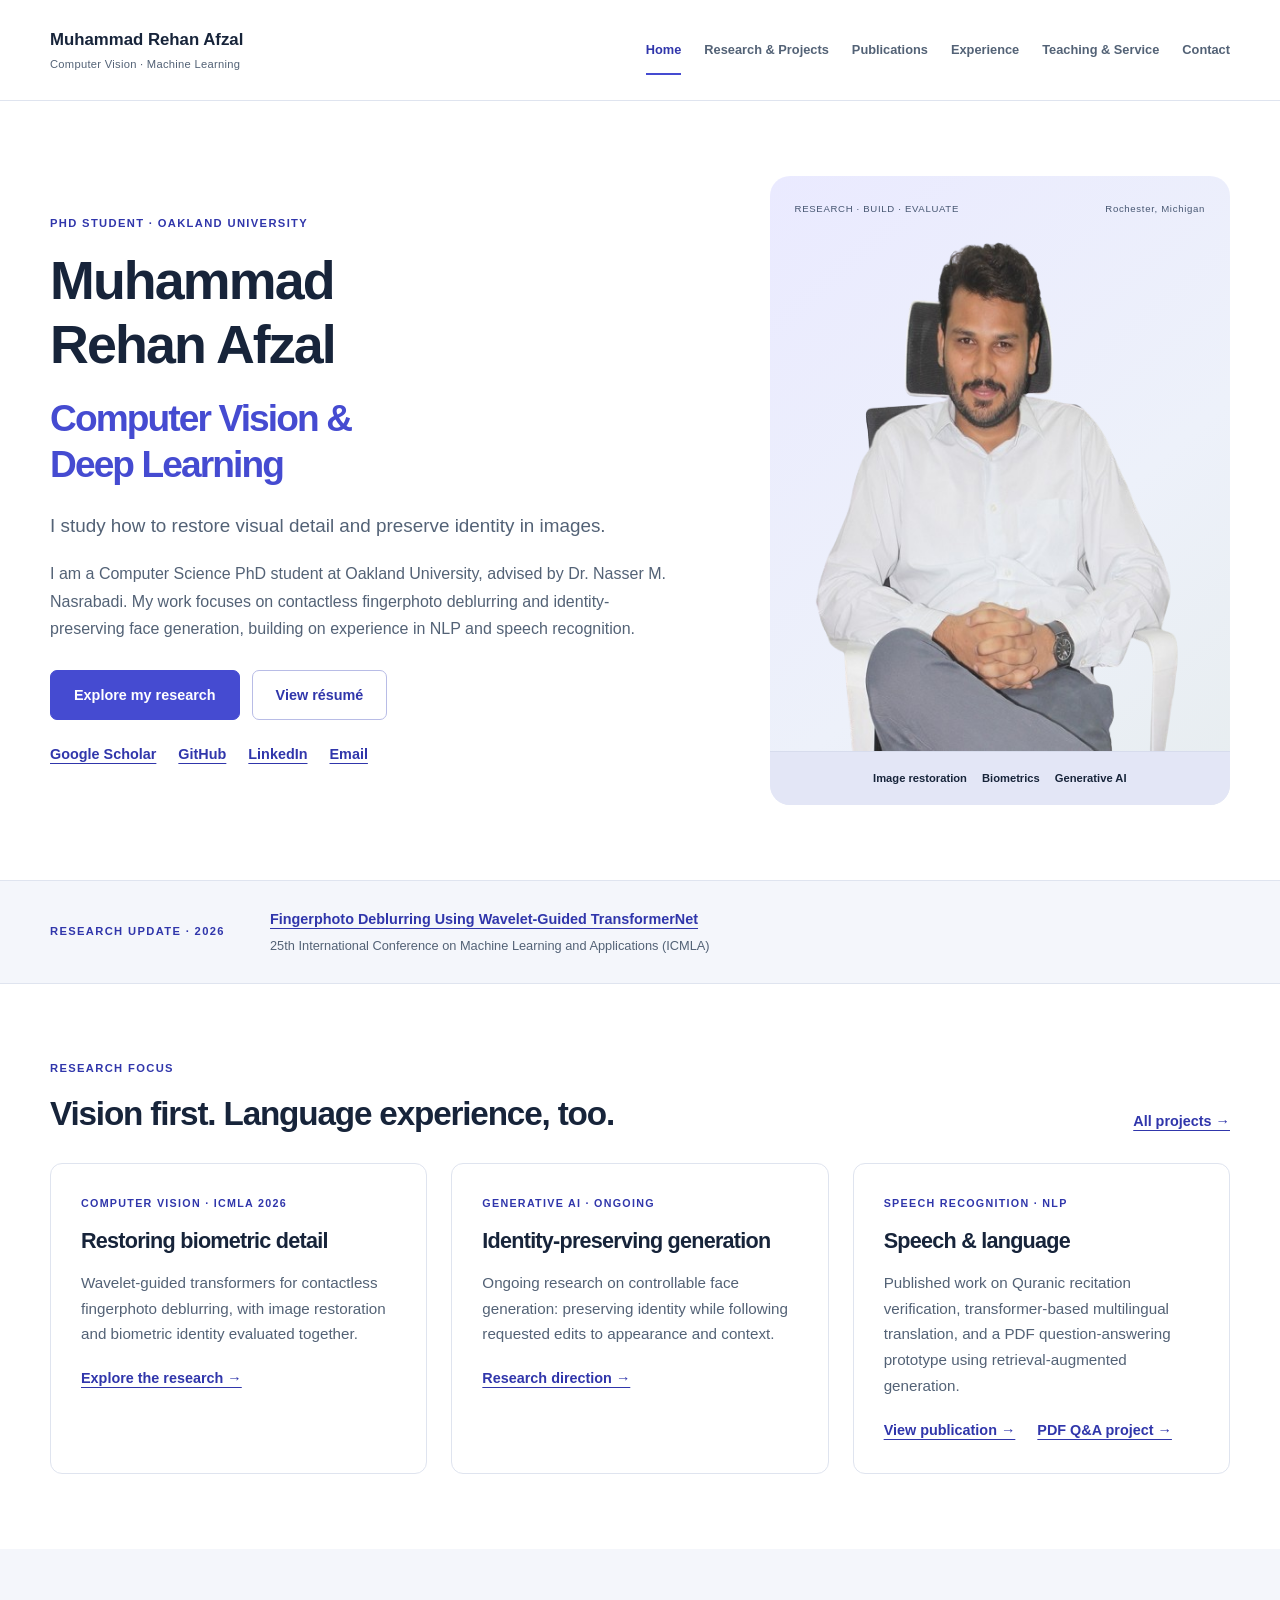
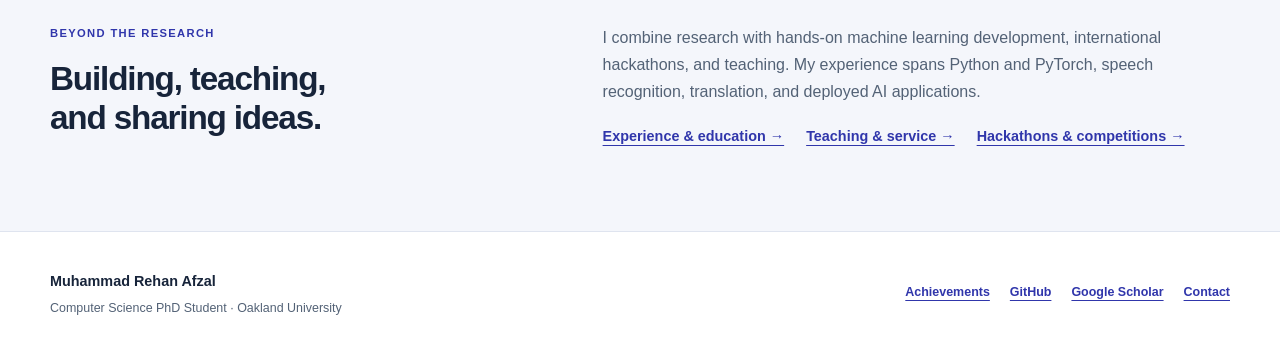
==== commit f0b66acd: "Add verified GitHub projects and correct translation coverage" ====
--- a/index.html
+++ b/index.html
@@ -194,11 +194,14 @@
        Speech &amp; language
       </h3>
       <p>
-       Published work on Quranic recitation verification, alongside applied multilingual translation using transformer models.
+       Published work on Quranic recitation verification, transformer-based multilingual translation, and a PDF question-answering prototype using retrieval-augmented generation.
       </p>
       <div class="link-row">
        <a class="text-link" href="publications.html#speech">
         View publication &rarr;
+       </a>
+       <a class="text-link" href="projects.html#pdf-question-answering">
+        PDF Q&amp;A project &rarr;
        </a>
       </div>
      </article>
